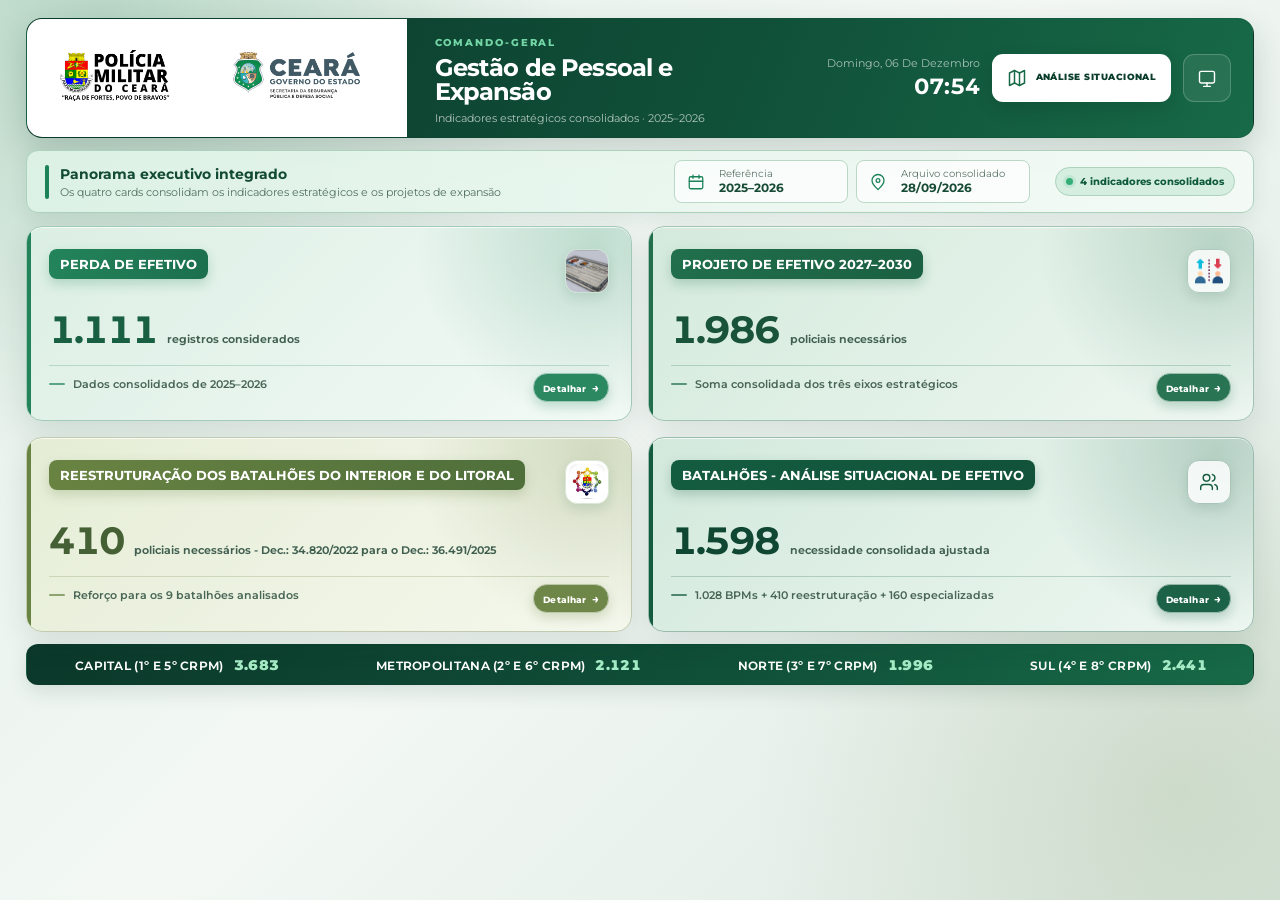
==== index.html @ 9ffd8415 "Exibe efetivo regional em ticker continuo abaixo dos cards" ====
<!doctype html>
<html lang="pt-BR">
  <head>
    <meta charset="UTF-8" />
    <meta name="viewport" content="width=device-width, initial-scale=1.0" />
    <meta name="theme-color" content="#0d3c2d" />
    <meta name="description" content="Painel institucional para apresentação da Polícia Militar do Ceará" />
    <title>Painel Institucional | PMCE</title>
    <link rel="preconnect" href="https://fonts.googleapis.com" />
    <link rel="preconnect" href="https://fonts.gstatic.com" crossorigin />
    <link href="https://fonts.googleapis.com/css2?family=Montserrat:wght@400;500;600;700;800;900&amp;display=swap" rel="stylesheet" />
    <link rel="stylesheet" href="presentation.css" />
  </head>
  <body>
    <svg class="icon-library" aria-hidden="true">
      <symbol id="icon-alert" viewBox="0 0 24 24"><path d="M12 3 2.8 19a1.4 1.4 0 0 0 1.2 2h16a1.4 1.4 0 0 0 1.2-2L12 3Z"/><path d="M12 9v4.5M12 17h.01"/></symbol>
      <symbol id="icon-users" viewBox="0 0 24 24"><path d="M16 21v-2a4 4 0 0 0-4-4H6a4 4 0 0 0-4 4v2"/><circle cx="9" cy="7" r="4"/><path d="M22 21v-2a4 4 0 0 0-3-3.9M16 3.1a4 4 0 0 1 0 7.8"/></symbol>
      <symbol id="icon-car" viewBox="0 0 24 24"><path d="m5 17-2-1v-4l2-2 2-5h10l2 5 2 2v4l-2 1"/><path d="M5 17h14v2a1 1 0 0 1-1 1h-1a1 1 0 0 1-1-1H8a1 1 0 0 1-1 1H6a1 1 0 0 1-1-1v-2ZM6 10h12M7 14h.01M17 14h.01"/></symbol>
      <symbol id="icon-clock" viewBox="0 0 24 24"><circle cx="12" cy="12" r="9"/><path d="M12 7v5l3 2"/></symbol>
      <symbol id="icon-calendar" viewBox="0 0 24 24"><rect x="3" y="5" width="18" height="16" rx="2"/><path d="M16 3v4M8 3v4M3 11h18"/></symbol>
      <symbol id="icon-location" viewBox="0 0 24 24"><path d="M20 10c0 5-8 12-8 12S4 15 4 10a8 8 0 1 1 16 0Z"/><circle cx="12" cy="10" r="2.5"/></symbol>
      <symbol id="icon-map" viewBox="0 0 24 24"><path d="m3 6 6-3 6 3 6-3v15l-6 3-6-3-6 3V6Z"/><path d="M9 3v15M15 6v15"/></symbol>
      <symbol id="icon-screen" viewBox="0 0 24 24"><rect x="3" y="4" width="18" height="14" rx="2"/><path d="M8 22h8M12 18v4"/></symbol>
      <symbol id="icon-trend" viewBox="0 0 24 24"><path d="m3 17 6-6 4 4 8-9"/><path d="M15 6h6v6"/></symbol>
      <symbol id="icon-award" viewBox="0 0 24 24"><circle cx="12" cy="8" r="5"/><path d="m8.8 12.2-1.4 8.3L12 18l4.6 2.5-1.4-8.3"/></symbol>
    </svg>

    <main class="presentation-board">
      <header class="institutional-header">
        <div class="official-signature">
          <img src="assets/timbrado.png" alt="Polícia Militar do Ceará, Governo do Estado do Ceará e Secretaria da Segurança Pública e Defesa Social" />
        </div>
        <div class="header-title">
          <span>Comando-Geral</span>
          <h1>Gestão de Pessoal e Expansão</h1>
          <p>Indicadores estratégicos consolidados · 2025–2026</p>
        </div>
        <div class="header-status">
          <div class="date-block"><span id="currentDate">—</span><strong id="currentTime">--:--</strong></div>
          <a class="situational-map-button" href="mapa/" target="_blank" rel="noopener" aria-label="Abrir a análise situacional no mapa em uma nova aba">
            <svg aria-hidden="true"><use href="#icon-map"></use></svg><span>ANÁLISE SITUACIONAL</span>
          </a>
          <button class="screen-button" id="fullscreenButton" type="button" title="Exibir em tela cheia">
            <svg><use href="#icon-screen"></use></svg><span>Tela cheia</span>
          </button>
        </div>
      </header>

      <section class="context-strip" aria-label="Contexto da apresentação">
        <div class="context-heading"><i></i><div><strong>Panorama executivo integrado</strong><span>Os quatro cards consolidam os indicadores estratégicos e os projetos de expansão</span></div></div>
        <div class="context-filters">
          <div class="context-item"><svg><use href="#icon-calendar"></use></svg><span>Referência</span><strong>2025–2026</strong></div>
          <div class="context-item"><svg><use href="#icon-location"></use></svg><span>Arquivo consolidado</span><strong>28/09/2026</strong></div>
        </div>
        <div class="online-status"><i></i><span>4 indicadores consolidados</span></div>
      </section>

      <section class="metrics" aria-label="Indicadores principais">
        <article class="metric-card metric-card--green metric-card--interactive" data-detail="exits" tabindex="0" role="button" aria-haspopup="dialog" aria-controls="metricDetailModal" aria-label="Detalhar os 1.111 registros consolidados no estudo de perda de efetivo">
          <div class="metric-top"><span>PERDA DE EFETIVO</span><div class="metric-icon metric-icon--exits"><img src="assets/icone-saidas-efetivo.jpeg" alt="Carteira de identidade funcional da Polícia Militar do Ceará"></div></div>
          <div class="metric-main"><strong>1.111</strong><small>registros considerados</small></div>
          <div class="metric-foot"><i></i><span>Dados consolidados de 2025–2026</span></div>
          <span class="metric-detail-hint">Detalhar <b>→</b></span>
        </article>
        <article class="metric-card metric-card--gold metric-card--interactive" data-detail="pog" tabindex="0" role="button" aria-haspopup="dialog" aria-controls="metricDetailModal" aria-label="Detalhar o Projeto de Efetivo 2027 a 2030, total consolidado de 1.986 policiais necessários">
          <div class="metric-top"><span>PROJETO DE EFETIVO 2027–2030</span><div class="metric-icon metric-icon--picture"><img src="assets/icone-deficit-efetivo.png" alt="Ícone do projeto de efetivo"></div></div>
          <div class="metric-main"><strong>1.986</strong><small>policiais necessários</small></div>
          <div class="metric-foot"><i></i><span>Soma consolidada dos três eixos estratégicos</span></div>
          <span class="metric-detail-hint">Detalhar <b>→</b></span>
        </article>
        <article class="metric-card metric-card--olive metric-card--interactive" data-detail="restructuring" tabindex="0" role="button" aria-haspopup="dialog" aria-controls="metricDetailModal" aria-label="Detalhar os 410 policiais necessários à transição do Decreto 34.820 de 2022 para o Decreto 36.491 de 2025">
          <div class="metric-top"><span>Reestruturação dos batalhões do interior e do litoral</span><div class="metric-icon metric-icon--restructuring"><img src="assets/icone-reestruturacao-batalhoes.jpeg" alt="Símbolo da reestruturação dos batalhões do interior e do litoral"></div></div>
          <div class="metric-main"><strong>410</strong><small>policiais necessários - Dec.: 34.820/2022 para o Dec.: 36.491/2025</small></div>
          <div class="metric-foot"><i></i><span>Reforço para os 9 batalhões analisados</span></div>
          <span class="metric-detail-hint">Detalhar <b>→</b></span>
        </article>
        <article class="metric-card metric-card--forest metric-card--interactive" data-detail="battalions" tabindex="0" role="button" aria-haspopup="dialog" aria-controls="metricDetailModal" aria-label="Detalhar a necessidade consolidada ajustada de 1.598 policiais nos 34 batalhões e nas unidades especializadas">
          <div class="metric-top"><span>BATALHÕES - Análise situacional de Efetivo</span><div class="metric-icon"><svg><use href="#icon-users"></use></svg></div></div>
          <div class="metric-main"><strong>1.598</strong><small>necessidade consolidada ajustada</small></div>
          <div class="metric-foot"><i></i><span>1.028 BPMs + 410 reestruturação + 160 especializadas</span></div>
          <span class="metric-detail-hint">Detalhar <b>→</b></span>
        </article>
      </section>
      <section class="dashboard-ticker" id="dashboardTicker" aria-label="Efetivo territorial por região" tabindex="0">
        <div class="dashboard-ticker-track">
          <div class="dashboard-ticker-group">
            <span>CAPITAL (1º E 5º CRPM) <strong>3.683</strong></span>
            <span>METROPOLITANA (2º E 6º CRPM) <strong>2.121</strong></span>
            <span>NORTE (3º E 7º CRPM) <strong>1.996</strong></span>
            <span>SUL (4º E 8º CRPM) <strong>2.441</strong></span>
          </div>
          <div class="dashboard-ticker-group" aria-hidden="true">
            <span>CAPITAL (1º E 5º CRPM) <strong>3.683</strong></span>
            <span>METROPOLITANA (2º E 6º CRPM) <strong>2.121</strong></span>
            <span>NORTE (3º E 7º CRPM) <strong>1.996</strong></span>
            <span>SUL (4º E 8º CRPM) <strong>2.441</strong></span>
          </div>
        </div>
      </section>
    </main>
    <div class="metric-modal" id="metricDetailModal" aria-hidden="true">
      <div class="metric-modal-backdrop" data-modal-close></div>
      <section class="metric-dialog" role="dialog" aria-modal="true" aria-labelledby="metricDetailTitle" aria-describedby="metricDetailDescription">
        <header class="metric-dialog-header">
          <div><span id="metricDetailEyebrow">Detalhamento do indicador</span><h2 id="metricDetailTitle">Indicador</h2></div>
          <div class="metric-dialog-actions">
            <button class="metric-dialog-back" id="metricDetailBack" type="button" aria-label="Voltar ao painel"><span aria-hidden="true">←</span> VOLTAR</button>
          </div>
        </header>
        <div class="metric-dialog-body" id="metricDetailContent"></div>
      </section>
    </div>
    <div class="toast" id="toast" role="status" aria-live="polite"></div>
    <script src="presentation.js"></script>
  </body>
</html>
---- presentation.css ----
:root {
  --green-950: #08261d;
  --green-900: #0d3c2d;
  --green-800: #13523b;
  --green-700: #176a47;
  --green-600: #1b8258;
  --green-100: #dff1e8;
  --green-50: #eff8f3;
  --ink: #16231d;
  --muted: #6d7973;
  --line: #dfe6e2;
  --gold: #c1a253;
  --surface: #fff;
  font-family: "Montserrat", "Segoe UI", Arial, sans-serif;
  color: var(--ink);
  font-synthesis: none;
}

*, *::before, *::after {
  box-sizing: border-box;
  font-family: "Montserrat", "Segoe UI", Arial, sans-serif !important;
}
html { min-width: 320px; min-height: 100%; background: #dce9e1; }
body { min-width: 320px; min-height: 100vh; margin: 0; overflow-x: hidden; background: #dce9e1; }
button, input, select, textarea { font: inherit; }
svg { display: block; }
svg text { font-family: "Montserrat", "Segoe UI", Arial, sans-serif !important; }
.icon-library { position: absolute; width: 0; height: 0; overflow: hidden; }

.presentation-board {
  display: grid;
  width: 100%;
  min-height: 100vh;
  grid-template-rows: repeat(4, auto);
  align-content: start;
  gap: clamp(11px, 1.4vh, 18px);
  padding: clamp(15px, 2vh, 24px) clamp(18px, 2vw, 36px) 14px;
  background:
    radial-gradient(circle at 8% 2%, rgba(42, 134, 87, .24), transparent 31%),
    radial-gradient(circle at 92% 88%, rgba(105, 131, 66, .16), transparent 30%),
    linear-gradient(135deg, #e4f0e8, #f3f8f5 48%, #dce9e1);
}

.institutional-header {
  display: grid;
  grid-template-columns: minmax(280px, 380px) minmax(280px, 1fr) minmax(370px, 440px);
  min-height: 92px;
  align-items: center;
  gap: 28px;
  overflow: hidden;
  border: 1px solid rgba(13, 60, 45, .16);
  border-radius: 16px;
  background: linear-gradient(112deg, #0b382a, #105039 58%, #176a47);
  box-shadow: 0 12px 32px rgba(9, 45, 32, .18);
}

.official-signature {
  display: flex;
  height: 100%;
  align-items: center;
  padding: 13px 22px;
  background: #fff;
}
.official-signature img { display: block; width: 100%; height: auto; max-height: 68px; object-fit: contain; }

.header-title { min-width: 0; padding: 12px 0; color: #fff; }
.header-title > span { color: #74d5a6; font-size: clamp(10px, .74vw, 13px); font-weight: 800; letter-spacing: .19em; text-transform: uppercase; }
.header-title h1 { margin: 5px 0 0; font-size: clamp(24px, 1.9vw, 38px); font-weight: 720; letter-spacing: -.035em; line-height: 1; }
.header-title p { margin: 7px 0 0; color: rgba(255,255,255,.68); font-size: clamp(11px, .82vw, 15px); }

.header-status { display: flex; min-width: 0; align-items: center; justify-content: flex-end; gap: 12px; padding-right: 22px; }
.date-block { display: flex; flex-direction: column; align-items: flex-end; color: #fff; }
.date-block span { color: rgba(255,255,255,.62); font-size: 11px; text-transform: capitalize; }
.date-block strong { margin-top: 3px; font-size: 22px; font-variant-numeric: tabular-nums; }
.situational-map-button { display: flex; min-width: 168px; height: 48px; padding: 0 14px; align-items: center; justify-content: center; gap: 9px; border: 1px solid rgba(255,255,255,.3); border-radius: 11px; color: #0b3d2b; text-decoration: none; background: #fff; box-shadow: 0 7px 18px rgba(4,32,22,.16); cursor: pointer; transition: background .2s, box-shadow .2s, transform .2s; }
.situational-map-button:hover { background: #eaf6ef; box-shadow: 0 10px 23px rgba(4,32,22,.23); transform: translateY(-1px); }
.situational-map-button:focus-visible { outline: 3px solid rgba(116,213,166,.65); outline-offset: 2px; }
.situational-map-button svg { width: 20px; height: 20px; flex: 0 0 auto; fill: none; stroke: #176a47; stroke-linecap: round; stroke-linejoin: round; stroke-width: 1.8; }
.situational-map-button span { font-size: 8.5px; font-weight: 850; letter-spacing: .055em; line-height: 1.15; text-align: center; }
.screen-button { display: grid; width: 48px; height: 48px; place-items: center; border: 1px solid rgba(255,255,255,.2); border-radius: 11px; color: #fff; background: rgba(255,255,255,.08); cursor: pointer; transition: background .2s, transform .2s; }
.screen-button:hover { background: rgba(255,255,255,.16); transform: translateY(-1px); }
.screen-button svg { width: 20px; height: 20px; fill: none; stroke: currentColor; stroke-linecap: round; stroke-linejoin: round; stroke-width: 1.7; }
.screen-button span { position: absolute; overflow: hidden; width: 1px; height: 1px; clip: rect(0,0,0,0); }

.context-strip {
  display: grid;
  grid-template-columns: 1fr auto auto;
  min-height: 62px;
  align-items: center;
  gap: 25px;
  padding: 9px 18px;
  border: 1px solid #acd1bc;
  border-radius: 12px;
  background: linear-gradient(105deg, rgba(221,242,229,.97), rgba(244,250,246,.96));
  box-shadow: 0 7px 20px rgba(12, 56, 40, .09);
}
.context-heading { display: flex; align-items: center; gap: 11px; }
.context-heading > i { width: 4px; height: 34px; border-radius: 4px; background: var(--green-600); }
.context-heading div { display: flex; flex-direction: column; }
.context-heading strong { color: #124a34; font-size: 14px; }
.context-heading span { margin-top: 3px; color: #527061; font-size: 10.5px; }
.context-filters { display: flex; align-items: center; gap: 8px; }
.context-item { display: grid; min-width: 174px; grid-template-columns: 24px auto; grid-template-rows: auto auto; column-gap: 8px; padding: 7px 12px; border: 1px solid #b9d8c6; border-radius: 8px; background: rgba(255,255,255,.7); box-shadow: inset 0 0 0 1px rgba(255,255,255,.48); }
.context-item svg { grid-row: 1 / 3; align-self: center; width: 18px; height: 18px; fill: none; stroke: var(--green-600); stroke-linecap: round; stroke-linejoin: round; stroke-width: 1.7; }
.context-item span { color: #5e7569; font-size: 9.5px; }
.context-item strong { margin-top: 2px; color: #174b35; font-size: 11.5px; }
.online-status { display: flex; align-items: center; gap: 7px; padding: 7px 10px; border: 1px solid #acd3bc; border-radius: 20px; color: #0f5b3b; background: #d5eee0; font-size: 10px; font-weight: 750; }
.online-status i { width: 7px; height: 7px; border-radius: 50%; background: #34ae76; box-shadow: 0 0 0 3px rgba(52,174,118,.12); }

.dashboard-ticker {
  display: flex;
  align-items: center;
  width: 100%;
  min-width: 0;
  height: clamp(40px, 4.5vh, 52px);
  overflow: hidden;
  border: 1px solid rgba(13, 60, 45, .24);
  border-radius: 12px;
  background: linear-gradient(112deg, #0b382a, #105039 58%, #176a47);
  box-shadow: 0 7px 20px rgba(12, 56, 40, .12);
}
.dashboard-ticker-track { display: flex; width: max-content; animation: dashboard-ticker-scroll 32s linear infinite; }
.dashboard-ticker-group { display: flex; min-width: calc(100vw - 2 * clamp(18px, 2vw, 36px)); flex: 0 0 auto; align-items: center; justify-content: space-around; gap: 48px; padding: 0 24px; }
.dashboard-ticker-group > span { display: flex; flex: 0 0 auto; align-items: baseline; gap: 10px; color: #fff; font-size: clamp(12px, .95vw, 16px); font-weight: 650; letter-spacing: .025em; white-space: nowrap; }
.dashboard-ticker-group strong { color: #a5ebc6; font-size: 1.15em; font-weight: 850; font-variant-numeric: tabular-nums; }
.dashboard-ticker:hover .dashboard-ticker-track, .dashboard-ticker:focus .dashboard-ticker-track { animation-play-state: paused; }
.dashboard-ticker:focus-visible { outline: 3px solid #23845b; outline-offset: 3px; }
@keyframes dashboard-ticker-scroll { to { transform: translateX(-50%); } }
@media (prefers-reduced-motion: reduce) {
  .dashboard-ticker-track { animation-duration: 64s; }
}
@media print {
  .dashboard-ticker { height: auto; min-height: 40px; overflow: visible; }
  .dashboard-ticker-track { width: 100%; animation: none; }
  .dashboard-ticker-group { min-width: 0; width: 100%; flex-wrap: wrap; gap: 12px 24px; padding: 12px; }
  .dashboard-ticker-group[aria-hidden="true"] { display: none; }
}

.metrics { display: grid; width: 100%; grid-template-columns: repeat(2, minmax(0, 1fr)); gap: clamp(14px, 1.25vw, 24px); }
.metric-card { position: relative; min-width: 0; min-height: 195px; overflow: hidden; padding: clamp(22px, 1.65vw, 32px); border: 1px solid color-mix(in srgb, var(--accent), #fff 58%); border-radius: 16px; color: var(--ink); text-align: left; background: radial-gradient(circle at 94% 8%, color-mix(in srgb, var(--accent), transparent 77%), transparent 30%), linear-gradient(135deg, var(--card-start), var(--card-end)); box-shadow: 0 11px 30px rgba(10, 50, 35, .11), inset 0 1px rgba(255,255,255,.7); }
.metrics > .metric-card { grid-column: auto; }
.metric-card::before { position: absolute; inset: 0 auto 0 0; width: 4px; background: var(--accent); content: ""; }
.metric-card::after { position: absolute; right: 0; bottom: 0; left: 0; height: 3px; background: var(--accent); content: ""; opacity: 0; transform: scaleX(.35); transition: opacity .2s, transform .2s; }
.metric-card--green { --accent: #23845b; --soft: #d6eddf; --card-start: #dcefe4; --card-end: #f3faf6; }
.metric-card--blue { --accent: #2c7854; --soft: #d8ecdf; --card-start: #dcefe4; --card-end: #f2f9f5; }
.metric-card--gold { --accent: #216f4c; --soft: #cee7d8; --card-start: #d4eadc; --card-end: #eef7f1; }
.metric-card--teal { --accent: #2f855a; --soft: #d4eadc; --card-start: #daede1; --card-end: #f1f8f4; }
.metric-card--olive { --accent: #698342; --soft: #e0ebcf; --card-start: #e5edd6; --card-end: #f5f8ed; }
.metric-card--forest { --accent: #145c40; --soft: #cce5d6; --card-start: #d3e9dc; --card-end: #edf7f1; }
.metric-card--interactive { cursor: pointer; transition: border-color .2s, box-shadow .2s, transform .2s; }
.metric-card--interactive:hover { border-color: color-mix(in srgb, var(--accent), #fff 30%); box-shadow: 0 17px 36px rgba(10, 50, 35, .17); transform: translateY(-3px); }
.metric-card--interactive:hover::after, .metric-card--interactive:focus-visible::after { opacity: 1; transform: scaleX(1); }
.metric-card--interactive:focus-visible { outline: 3px solid color-mix(in srgb, var(--accent), transparent 68%); outline-offset: 3px; }
.metric-top { display: flex; align-items: flex-start; justify-content: space-between; gap: 15px; color: #fff; font-family: inherit; font-size: clamp(13px, .86vw, 15px); font-weight: 720; letter-spacing: normal; }
.metric-top > span { max-width: calc(100% - 58px); padding: 7px 11px; border-radius: 8px; line-height: 1.25; text-transform: uppercase; background: linear-gradient(110deg, var(--accent), color-mix(in srgb, var(--accent), #0a3928 28%)); box-shadow: 0 5px 12px color-mix(in srgb, var(--accent), transparent 75%); }
.metric-icon { display: grid; width: 44px; height: 44px; flex: 0 0 auto; place-items: center; border: 1px solid color-mix(in srgb, var(--accent), #fff 64%); border-radius: 12px; color: var(--accent); background: rgba(255,255,255,.82); box-shadow: 0 5px 12px rgba(17, 70, 46, .12); }
.metric-icon svg { width: 20px; height: 20px; fill: none; stroke: currentColor; stroke-linecap: round; stroke-linejoin: round; stroke-width: 1.7; }
.metric-icon--emblem { width: 44px; height: 44px; overflow: hidden; border: 1px solid #fff; border-radius: 50%; background: #fff; box-shadow: 0 3px 9px rgba(17, 61, 83, .16); }
.metric-icon--emblem img { display: block; width: 100%; height: 100%; object-fit: cover; }
.metric-icon--picture { overflow: hidden; }
.metric-icon--picture img { display: block; width: 28px; height: 28px; object-fit: contain; }
.metric-icon--restructuring { overflow: hidden; border: 1px solid #dce8d5; background: #fff; }
.metric-icon--restructuring img { display: block; width: 36px; height: 36px; border-radius: 8px; object-fit: contain; }
.metric-icon--copac { overflow: hidden; border: 1px solid #cde3d5; background: #fff; }
.metric-icon--copac img { display: block; width: 100%; height: 100%; object-fit: cover; object-position: center; }
.metric-icon--exits { overflow: hidden; border: 1px solid #cde3d5; background: #fff; }
.metric-icon--exits img { display: block; width: 100%; height: 100%; object-fit: cover; object-position: center; }
.metric-main { display: flex; align-items: baseline; gap: 10px; margin-top: 18px; }
.metric-main strong { flex: 0 0 auto; color: color-mix(in srgb, var(--accent), #08261d 38%); font-size: clamp(38px, 2.75vw, 54px); font-variant-numeric: tabular-nums; letter-spacing: -.05em; line-height: 1; white-space: nowrap; }
.metric-main small { color: #405f50; font-size: 11px; font-weight: 650; }
.metric-axis-totals { display: grid; grid-template-columns: repeat(3, minmax(0, 1fr)); gap: 8px; margin-top: 17px; }
.metric-axis-totals > div { display: flex; min-width: 0; min-height: 74px; padding: 9px 8px; align-items: center; justify-content: center; flex-direction: column; border: 1px solid color-mix(in srgb, var(--accent), #fff 54%); border-radius: 10px; text-align: center; background: rgba(255,255,255,.66); box-shadow: inset 0 1px rgba(255,255,255,.72); }
.metric-axis-totals span { min-height: 19px; color: #365c49; font-size: 7.4px; font-weight: 820; line-height: 1.25; text-transform: uppercase; }
.metric-axis-totals strong { margin-top: 3px; color: color-mix(in srgb, var(--accent), #08261d 34%); font-size: 27px; letter-spacing: -.035em; line-height: 1; }
.metric-axis-totals small { margin-top: 3px; color: #61776b; font-size: 7.8px; font-weight: 650; }
.metric-foot { display: flex; align-items: center; gap: 8px; margin-top: 16px; padding-top: 12px; border-top: 1px solid color-mix(in srgb, var(--accent), transparent 77%); color: #486555; font-size: 10.5px; font-weight: 600; }
.metric-foot i { width: 16px; height: 2px; border-radius: 2px; background: var(--accent); opacity: .7; }
.metric-card--interactive .metric-foot { padding-right: 66px; }
.metric-detail-hint { position: absolute; right: 22px; bottom: 18px; padding: 6px 9px; border: 1px solid color-mix(in srgb, var(--accent), #fff 54%); border-radius: 14px; color: #fff; background: var(--accent); box-shadow: 0 5px 11px color-mix(in srgb, var(--accent), transparent 76%); font-size: 9px; font-weight: 780; letter-spacing: .02em; opacity: .96; }
.metric-detail-hint b { margin-left: 2px; font-size: 12px; }

.visual-grid { display: grid; min-height: 0; grid-template-columns: minmax(0, 1.9fr) minmax(300px, .8fr); gap: clamp(10px, 1.1vw, 18px); }
.panel { min-width: 0; min-height: 0; overflow: hidden; border: 1px solid var(--line); border-radius: 14px; background: #fff; box-shadow: 0 7px 24px rgba(10, 50, 35, .055); }
.panel-header { display: flex; min-height: 68px; align-items: center; justify-content: space-between; gap: 12px; padding: 12px 16px; border-bottom: 1px solid #ebefed; }
.panel-header > div { display: flex; align-items: center; gap: 11px; }
.section-number { display: grid; width: 33px; height: 33px; place-items: center; border-radius: 8px; color: var(--green-700); background: var(--green-50); font-size: 10px; font-weight: 800; }
.panel-header h2 { margin: 0; font-size: clamp(13px, .92vw, 17px); }
.panel-header p { margin: 4px 0 0; color: #79867f; font-size: clamp(9px, .62vw, 11px); }
.panel-chip { display: flex; align-items: center; gap: 5px; padding: 6px 9px; border-radius: 6px; color: var(--green-700); background: var(--green-50); font-size: 9.5px; font-weight: 680; }
.panel-chip svg { width: 12px; height: 12px; fill: none; stroke: currentColor; stroke-linecap: round; stroke-linejoin: round; stroke-width: 1.8; }

.dynamic-chart { display: flex; height: calc(100% - 68px); min-height: 270px; flex-direction: column; padding: 18px 22px 15px; }
.chart-key { display: flex; min-height: 22px; align-items: center; justify-content: flex-end; gap: 15px; color: #59675f; font-size: 9.5px; }
.chart-key span { display: flex; align-items: center; gap: 5px; }
.chart-key i { width: 9px; height: 9px; border-radius: 2px; }
.bar-stage { position: relative; display: grid; min-height: 0; flex: 1; grid-template-columns: repeat(var(--count), minmax(0, 1fr)); align-items: stretch; gap: clamp(6px, 1vw, 18px); margin-top: 7px; padding: 18px 4px 24px; border-bottom: 1px solid #dfe6e2; background: repeating-linear-gradient(to bottom, #fff 0, #fff calc(25% - 1px), #e9eeeb 25%); }
.bar-group { position: relative; display: flex; min-width: 0; flex-direction: column; justify-content: flex-end; }
.bar-cluster { display: flex; height: 100%; min-height: 0; align-items: flex-end; justify-content: center; gap: clamp(3px, .35vw, 7px); }
.data-bar { position: relative; width: min(30px, 38%); min-height: 3px; border-radius: 5px 5px 1px 1px; background: var(--bar-color, var(--green-600)); box-shadow: 0 3px 10px color-mix(in srgb, var(--bar-color, var(--green-600)), transparent 78%); transition: height .35s ease; }
.data-bar span { position: absolute; right: 50%; bottom: calc(100% + 5px); transform: translateX(50%); color: #3f4e46; font-size: clamp(9px, .6vw, 11px); font-weight: 780; font-variant-numeric: tabular-nums; }
.bar-label { position: absolute; top: calc(100% + 8px); right: 50%; max-width: 100%; transform: translateX(50%); overflow: hidden; color: #6f7c75; font-size: clamp(9px, .56vw, 10px); font-weight: 650; text-align: center; text-overflow: ellipsis; white-space: nowrap; }
.chart-source-note { margin-top: 10px; color: #78857e; font-size: 9.5px; line-height: 1.4; }


.line-chart { display: grid; height: calc(100% - 68px); min-height: 270px; grid-template-columns: 36px 1fr; padding: clamp(20px, 2.5vh, 34px) 23px 35px 15px; }
.axis-y { display: flex; height: 100%; flex-direction: column; justify-content: space-between; color: #87928c; font-size: 9.5px; }
.plot-area { position: relative; min-height: 0; }
.plot-area > i { position: absolute; right: 0; left: 0; height: 1px; background: #e9eeeb; }
.plot-area > i:nth-child(1) { top: 0; }.plot-area > i:nth-child(2) { top: 25%; }.plot-area > i:nth-child(3) { top: 50%; }.plot-area > i:nth-child(4) { top: 75%; }.plot-area > i:nth-child(5) { bottom: 0; }
.plot-area > svg { position: absolute; inset: 0; width: 100%; height: 100%; opacity: .75; }
.plot-area .area { fill: url(#lineFill); }
.plot-area .line { fill: none; stroke: var(--green-600); stroke-linecap: round; stroke-width: 2.3; stroke-dasharray: 5 5; }
.axis-x { position: absolute; top: calc(100% + 13px); right: 0; left: 0; display: flex; justify-content: space-between; color: #7f8b85; font-size: 9.5px; }
.chart-message { position: absolute; top: 49%; left: 51%; display: flex; min-width: 225px; transform: translate(-50%,-50%); flex-direction: column; align-items: center; padding: 13px 16px; border: 1px solid #dfe6e2; border-radius: 9px; text-align: center; background: rgba(255,255,255,.93); box-shadow: 0 10px 24px rgba(13,60,45,.09); }
.chart-message strong { font-size: 12px; }.chart-message span { margin-top: 4px; color: #7d8983; font-size: 9.5px; }

.ceara-map { position: relative; display: flex; height: calc(100% - 68px); min-height: 270px; flex-direction: column; align-items: center; justify-content: center; padding: 18px; background: radial-gradient(circle, rgba(220,240,229,.8), transparent 53%), linear-gradient(rgba(229,236,232,.52) 1px, transparent 1px), linear-gradient(90deg,rgba(229,236,232,.52) 1px,transparent 1px); background-size: auto, 22px 22px, 22px 22px; }
.ceara-map > svg { width: min(88%, 310px); max-height: 67%; overflow: visible; }
.ceara-map path { fill: #e2f0e8; stroke: #7eaa95; stroke-linecap: round; stroke-linejoin: round; stroke-width: 2; }
.ceara-map circle { fill: var(--green-600); stroke: #fff; stroke-width: 3; filter: drop-shadow(0 2px 3px rgba(10,55,38,.25)); }
.map-label { position: absolute; top: 20px; right: 17px; display: flex; flex-direction: column; align-items: flex-end; }
.map-label strong { color: var(--green-800); font-size: 14px; letter-spacing: .12em; }.map-label span { margin-top: 3px; color: #79867f; font-size: 9.5px; }
.map-note { margin-top: 8px; color: #6f7c75; font-size: 9.5px; text-align: center; }

.donut-wrap { display: flex; height: calc(100% - 68px); min-height: 270px; flex-direction: column; align-items: center; justify-content: center; padding: 16px 20px; }
.donut { display: grid; width: clamp(115px, 9vw, 168px); height: clamp(115px, 9vw, 168px); place-items: center; border-radius: 50%; background: conic-gradient(var(--green-600) 0 58%, var(--gold) 58% 79%, #dfe5e2 79% 100%); }
.donut::before { grid-area: 1/1; width: 66%; height: 66%; border-radius: 50%; background: #fff; content: ""; }
.donut > div { z-index: 1; grid-area: 1/1; display: flex; flex-direction: column; align-items: center; }
.donut strong { font-size: clamp(27px, 2vw, 39px); }.donut span { margin-top: 2px; color: #7b8781; font-size: 10px; }
.legend { display: grid; width: 100%; gap: 10px; margin: 22px 0 0; padding: 0; list-style: none; }
.legend li { display: grid; grid-template-columns: 9px 1fr auto; align-items: center; gap: 8px; color: #5d6b63; font-size: 10.5px; }
.legend li > i { width: 8px; height: 8px; border-radius: 2px; }.legend .green { background: var(--green-600); }.legend .gold { background: var(--gold); }.legend .gray { background: #dfe5e2; }.legend strong { color: #435047; }
.legend li > i.legend-swatch { background: var(--swatch); }

.origins-panel { min-height: 520px; }
.origins-content { display: grid; gap: 16px; padding: 18px 20px 16px; }
.origin-kpis { display: grid; grid-template-columns: repeat(3, minmax(0, 1fr)); gap: 12px; }
.origin-kpis > div { display: grid; grid-template-columns: 1fr auto; grid-template-rows: auto auto; align-items: end; gap: 4px 12px; padding: 13px 15px; border: 1px solid #e1e7e4; border-radius: 10px; background: linear-gradient(135deg, #f8fbf9, #fff); }
.origin-kpis span { color: #5c6a62; font-size: 10.5px; font-weight: 720; text-transform: uppercase; letter-spacing: .04em; }
.origin-kpis strong { grid-row: 1 / 3; grid-column: 2; color: var(--green-800); font-size: 27px; line-height: 1; letter-spacing: -.04em; }
.origin-kpis small { color: #78857e; font-size: 9.5px; }
.origin-columns { display: grid; grid-template-columns: 1.08fr .92fr; gap: 14px; }
.origin-chart-block { min-width: 0; padding: 14px 16px; border: 1px solid #e1e7e4; border-radius: 11px; background: #fbfcfb; }
.origin-block-heading { display: flex; align-items: center; justify-content: space-between; gap: 12px; margin-bottom: 12px; }
.origin-block-heading > div { display: flex; min-width: 0; flex-direction: column; }
.origin-block-heading strong { font-size: 13px; }
.origin-block-heading span { margin-top: 3px; overflow: hidden; color: #78857e; font-size: 9.5px; text-overflow: ellipsis; white-space: nowrap; }
.origin-block-heading > small { padding: 4px 7px; border-radius: 12px; color: var(--green-700); background: var(--green-50); font-size: 8.5px; font-weight: 750; text-transform: uppercase; }
.horizontal-bars { display: grid; gap: 8px; }
.horizontal-bar-row { display: grid; min-width: 0; grid-template-columns: 22px minmax(140px, 190px) minmax(80px, 1fr) 74px; align-items: center; gap: 8px; }
.horizontal-rank { color: #89948f; font-size: 8.5px; font-weight: 800; font-variant-numeric: tabular-nums; }
.horizontal-bar-row > strong { overflow: hidden; color: #45534c; font-size: 9.5px; text-overflow: ellipsis; white-space: nowrap; }
.horizontal-unit-label { display: block; min-width: 0; }
.horizontal-unit-label strong { display: block; max-width: 100%; color: #28533f; font-size: 9.5px; line-height: 1.25; }
.horizontal-track { height: 9px; overflow: hidden; border-radius: 9px; background: #eaf0ed; }
.horizontal-track i { display: block; height: 100%; border-radius: inherit; background: var(--origin-color, var(--green-600)); box-shadow: 0 2px 6px color-mix(in srgb, var(--origin-color, var(--green-600)), transparent 76%); }
.horizontal-value { color: #2d3d35; font-size: 9.5px; font-weight: 800; text-align: right; font-variant-numeric: tabular-nums; }
.horizontal-value small { margin-left: 4px; color: #7f8b85; font-size: 8.5px; font-weight: 500; }
.origin-methodology { margin: 0; padding: 10px 12px; border: 1px solid #eee4c9; border-radius: 8px; color: #705e34; background: #fbf8ef; font-size: 9.5px; line-height: 1.45; }

body.modal-open { overflow: hidden; }
.metric-modal { position: fixed; z-index: 100; inset: 0; display: grid; place-items: center; padding: 14px; opacity: 0; visibility: hidden; transition: opacity .2s, visibility .2s; }
.metric-modal.is-open { opacity: 1; visibility: visible; }
.metric-modal-backdrop { position: absolute; inset: 0; background: rgba(5, 25, 18, .72); backdrop-filter: blur(5px); }
.metric-dialog { position: relative; display: flex; width: min(1500px, calc(100vw - 28px)); height: min(970px, calc(100vh - 28px)); max-height: none; overflow: hidden; flex-direction: column; border: 1px solid rgba(255,255,255,.5); border-radius: 18px; background: #f6f9f7; box-shadow: 0 28px 80px rgba(3, 24, 16, .34); transform: translateY(18px) scale(.985); transition: transform .22s; }
.metric-modal.is-open .metric-dialog { transform: translateY(0) scale(1); }
.metric-dialog-header { display: flex; min-height: 94px; align-items: center; justify-content: space-between; gap: 22px; padding: 19px 24px; color: #fff; background: linear-gradient(115deg, var(--green-900), #14563e); }
.metric-dialog-header > div { min-width: 0; }
.metric-dialog-header span { color: #7ad9ac; font-size: 10.5px; font-weight: 800; letter-spacing: .14em; text-transform: uppercase; }
.metric-dialog-header h2 { margin: 6px 0 0; font-size: clamp(23px, 2.15vw, 34px); line-height: 1.1; }
.metric-dialog-actions { display: flex; flex: 0 0 auto; align-items: center; gap: 9px; }
.metric-dialog-back { display: flex; height: 42px; align-items: center; gap: 7px; padding: 0 14px; border: 1px solid rgba(255,255,255,.25); border-radius: 11px; color: #fff; background: rgba(255,255,255,.10); font-size: 10px; font-weight: 850; letter-spacing: .05em; cursor: pointer; }
.metric-dialog-back span { color: inherit; font-size: 19px; line-height: 1; }
.metric-dialog-back:hover { background: rgba(255,255,255,.18); }
.metric-dialog-back:focus-visible { outline: 3px solid rgba(122,217,172,.5); outline-offset: 2px; }
.metric-dialog-body { min-height: 0; overflow: auto; padding: 24px 28px 28px; }
.detail-hero-grid { display: grid; grid-template-columns: minmax(210px, .72fr) minmax(0, 1.7fr); gap: 15px; }
.detail-total-card { position: relative; overflow: hidden; padding: 18px 19px; border: 1px solid #dce6e1; border-radius: 13px; background: #fff; box-shadow: 0 8px 20px rgba(10,50,35,.055); }
.detail-total-card::before { position: absolute; inset: 0 auto 0 0; width: 5px; background: var(--detail-accent, var(--green-600)); content: ""; }
.detail-total-card span { color: #69766f; font-size: 10.5px; font-weight: 750; letter-spacing: .05em; text-transform: uppercase; }
.detail-total-card div { display: flex; align-items: baseline; gap: 9px; margin-top: 9px; }
.detail-total-card strong { color: var(--green-900); font-size: 50px; line-height: 1; letter-spacing: -.05em; }
.detail-total-card small { color: #6f7c75; font-size: 11.5px; }
.detail-total-card p { margin: 12px 0 0; color: #59675f; font-size: 11.5px; line-height: 1.5; }
.detail-stat-grid { display: grid; grid-template-columns: repeat(3, minmax(0, 1fr)); gap: 10px; }
#metricDetailContent[data-detail="exits"] .detail-stat-grid { grid-template-columns: repeat(4, minmax(0, 1fr)); }
#metricDetailContent[data-detail="pog"] .detail-stat-grid { grid-template-columns: repeat(2, minmax(0, 1fr)); }
.detail-stat { display: flex; min-height: 94px; padding: 14px 15px; align-items: center; justify-content: center; flex-direction: column; border: 1px solid #dfe7e3; border-radius: 11px; text-align: center; background: #fff; }
.detail-stat span { display: block; color: #74817a; font-size: 9.5px; font-weight: 720; text-transform: uppercase; letter-spacing: .045em; }
.detail-stat strong { display: block; margin-top: 5px; color: #26372f; font-size: 23px; }
.detail-stat small { display: block; margin-top: 4px; color: #7b8781; font-size: 9.5px; line-height: 1.35; }
.detail-section { margin-top: 16px; padding: 17px 18px; border: 1px solid #dfe7e3; border-radius: 12px; background: #fff; }
.detail-section-heading { display: flex; align-items: flex-end; justify-content: space-between; gap: 14px; margin-bottom: 13px; }
.detail-section-heading h3 { margin: 0; font-size: 15px; }
.detail-section-heading p { margin: 4px 0 0; color: #79867f; font-size: 9.5px; }
.detail-section-heading > span { color: var(--green-700); font-size: 9.5px; font-weight: 750; text-transform: uppercase; }
.project-study-selector-section { border: 1px solid #8fbea5; background: linear-gradient(145deg, #eaf6ef, #fff 48%); }
.project-study-selector { display: grid; grid-template-columns: repeat(2, minmax(0, 1fr)); gap: 11px; }
.project-study-card { position: relative; display: grid; min-width: 0; min-height: 178px; padding: 14px; grid-template-columns: 48px minmax(0, 1fr); grid-template-rows: auto 1fr auto; align-items: start; gap: 10px 11px; overflow: hidden; border: 1px solid #bdd8c9; border-radius: 12px; color: #315846; text-align: left; background: #fff; box-shadow: 0 5px 14px rgba(20, 92, 64, .07); cursor: pointer; transition: border-color .18s ease, box-shadow .18s ease, transform .18s ease; }
.project-study-card::after { position: absolute; inset: auto 0 0; height: 4px; background: #2f855a; content: ''; opacity: 0; transform: scaleX(.35); transition: .18s ease; }
.project-study-card:hover { border-color: #5b9f7b; box-shadow: 0 9px 20px rgba(20, 92, 64, .12); transform: translateY(-2px); }
.project-study-card.is-active { border-color: #176a47; background: linear-gradient(145deg, #e0f1e7, #fff 70%); box-shadow: 0 10px 22px rgba(20, 92, 64, .14); }
.project-study-card.is-active::after { opacity: 1; transform: scaleX(1); }
.project-study-card:focus-visible { outline: 3px solid rgba(35, 132, 91, .25); outline-offset: 2px; }
.project-study-card-icon { display: grid; width: 48px; height: 48px; place-items: center; overflow: hidden; border: 1px solid #c7dfd2; border-radius: 10px; background: #edf7f1; }
.project-study-card-icon img { width: 100%; height: 100%; object-fit: contain; }
.project-study-card[data-project-study="copac"] .project-study-card-icon img { object-fit: cover; }
.project-study-card-copy { min-width: 0; }
.project-study-card-copy > small { display: block; color: #2f855a; font-size: 7.6px; font-weight: 850; letter-spacing: .065em; text-transform: uppercase; }
.project-study-card-copy > strong { display: block; margin-top: 5px; color: #154b34; font-size: 11.5px; line-height: 1.25; }
.project-study-card-copy > em { display: block; margin-top: 6px; color: #708078; font-size: 8.2px; font-style: normal; line-height: 1.3; }
.project-study-card-total { display: flex; grid-column: 1 / -1; align-items: baseline; gap: 7px; color: #145c40; }
.project-study-card-total b { font-size: 29px; line-height: 1; }
.project-study-card-total small { color: #6d7f75; font-size: 9px; }
.project-study-card-total--scenarios { display: grid; grid-template-columns: 1fr; align-items: stretch; gap: 7px; }
.project-study-card-total--scenarios > span { display: flex; min-width: 0; padding: 8px 10px; align-items: center; gap: 8px; border: 1px solid #b9d8c6; border-radius: 8px; background: #edf7f1; }
.project-study-card-total--scenarios > span b { flex: 0 0 auto; font-size: 23px; }
.project-study-card-total--scenarios > span small { color: #315e48; font-size: 8px; font-weight: 800; line-height: 1.2; text-transform: uppercase; }
.project-study-card-action { display: flex; grid-column: 1 / -1; align-items: center; justify-content: flex-end; gap: 4px; color: #24734f; font-size: 8.5px; font-weight: 800; }
.project-study-card-action b { font-size: 12px; }
.project-study-panel[hidden] { display: none !important; }
.project-study-panel { display: grid; gap: 14px; margin-top: 14px; }
.project-study-summary { display: grid; padding: 17px; grid-template-columns: minmax(0, 1fr) auto; align-items: center; gap: 14px; border: 1px solid #a8ceb9; border-radius: 13px; color: #fff; background: linear-gradient(110deg, #0e4e36, #277c56); box-shadow: 0 9px 22px rgba(20, 92, 64, .13); }
.project-study-summary-heading > span { color: #bfe8d1; font-size: 8px; font-weight: 850; letter-spacing: .08em; text-transform: uppercase; }
.project-study-summary-heading h3 { margin: 5px 0 0; font-size: 17px; line-height: 1.2; }
.project-study-summary-heading p { max-width: 720px; margin: 6px 0 0; color: #d8eee2; font-size: 9.5px; line-height: 1.4; }
.project-study-summary-total { display: flex; min-width: 112px; align-items: flex-end; justify-content: center; flex-direction: column; }
.project-study-summary-total strong { font-size: 38px; line-height: 1; }
.project-study-summary-total span { margin-top: 4px; color: #cde8d8; font-size: 9px; }
.project-study-stat-grid { display: grid; grid-column: 1 / -1; grid-template-columns: repeat(auto-fit, minmax(150px, 1fr)); gap: 8px; }
.project-study-stat { display: flex; min-height: 76px; padding: 10px; justify-content: center; flex-direction: column; border: 1px solid rgba(255,255,255,.2); border-radius: 8px; background: rgba(255,255,255,.09); }
.project-study-stat span { color: #cce9d8; font-size: 7.7px; font-weight: 800; letter-spacing: .035em; text-transform: uppercase; }
.project-study-stat strong { margin-top: 5px; color: #fff; font-size: 18px; line-height: 1; }
.project-study-stat small { margin-top: 5px; color: #deefe5; font-size: 7.8px; line-height: 1.3; }
.project-pending-section { border-color: #a8ceb9; background: linear-gradient(145deg, #eef8f2, #fff); }
.project-pending-message { display: flex; min-height: 112px; align-items: center; justify-content: center; flex-direction: column; gap: 8px; border: 1px dashed #8dbca2; border-radius: 11px; color: #2a6247; text-align: center; background: rgba(231,245,237,.72); }
.project-pending-message strong { font-size: 19px; }
.project-pending-message span { max-width: 520px; color: #60796b; font-size: 10px; line-height: 1.45; }
.maria-project-section { border-color: #9fc9b2; background: linear-gradient(145deg, #eef8f2, #fff 58%); }
.maria-project-options { display: grid; grid-template-columns: repeat(2, minmax(0, 1fr)); gap: 10px; }
.maria-project-option { display: flex; min-height: 105px; padding: 14px; align-items: center; flex-direction: column; border: 1px solid #b8d8c6; border-radius: 11px; color: #2c5d45; text-align: center; background: #fff; box-shadow: 0 5px 14px rgba(20,92,64,.06); cursor: pointer; transition: .18s ease; }
.maria-project-option:hover { border-color: #4f9870; transform: translateY(-2px); }
.maria-project-option.is-active { border-color: #176a47; background: #e3f2e9; box-shadow: inset 0 0 0 2px #2f855a; }
.maria-project-option > span { color: #2f855a; font-size: 8px; font-weight: 850; letter-spacing: .08em; text-transform: uppercase; }
.maria-project-option > strong { margin-top: 8px; color: #124c33; font-size: clamp(23px, 1.55vw, 28px); line-height: 1.05; }
.maria-project-option > small { margin-top: 7px; color: #687b70; font-size: 9px; }
.maria-project-detail { margin-top: 12px; padding: 15px; border: 1px solid #cce1d5; border-radius: 11px; background: #fff; }
.maria-project-detail-heading { display: flex; align-items: center; justify-content: space-between; gap: 12px; padding-bottom: 11px; border-bottom: 1px solid #e3eee8; }
.maria-project-detail-heading div { display: flex; flex-direction: column; }
.maria-project-detail-heading span { color: #668071; font-size: 8px; font-weight: 800; text-transform: uppercase; }
.maria-project-detail-heading strong { margin-top: 4px; color: #145c40; font-size: 16px; }
.maria-project-detail-heading > b { padding: 7px 10px; border-radius: 8px; color: #fff; background: #23794f; font-size: 10px; }
.maria-project-kpis { display: grid; margin-top: 12px; grid-template-columns: repeat(auto-fit, minmax(135px, 1fr)); gap: 8px; }
.maria-project-kpis > div { display: flex; min-height: 82px; padding: 10px; justify-content: center; flex-direction: column; border: 1px solid #cfe4d8; border-radius: 9px; background: #eff8f3; }
.maria-project-kpis span { color: #557064; font-size: 7.5px; font-weight: 850; letter-spacing: .04em; text-transform: uppercase; }
.maria-project-kpis strong { margin-top: 5px; color: #145c40; font-size: 23px; line-height: 1; }
.maria-project-kpis small { margin-top: 5px; color: #74847c; font-size: 7.8px; }
.maria-project-kpis > .is-impact { border-color: #67a985; background: #dff1e7; }
.maria-project-kpis > .is-impact strong { color: #0d5136; }
.maria-schedule-heading { display: flex; margin-top: 15px; align-items: flex-end; justify-content: space-between; gap: 12px; }
.maria-schedule-heading strong { color: #244f3b; font-size: 13px; }
.maria-schedule-heading span { color: #6c7e74; font-size: 8.5px; }
.maria-effective-grid { display: grid; width: min(100%, 760px); margin: 9px auto 0; grid-template-columns: repeat(auto-fit, minmax(150px, 1fr)); gap: 6px; }
.maria-effective-item { display: grid; min-height: 42px; padding: 6px 8px; grid-template-columns: 21px minmax(0, 1fr) auto; align-items: center; gap: 6px; border: 1px solid #d5e7dd; border-radius: 8px; background: #f5faf7; }
.maria-effective-item > span { display: grid; width: 20px; height: 20px; place-items: center; border-radius: 5px; color: #fff; background: #3b8c63; font-size: 6.8px; font-weight: 850; }
.maria-effective-item > strong { color: #28533f; font-size: 8.6px; line-height: 1.15; text-transform: uppercase; }
.maria-effective-item > b { display: flex; min-width: 34px; align-items: flex-end; flex-direction: column; color: #145c40; font-size: 15px; line-height: 1; }
.maria-effective-item > b small { margin-top: 3px; color: #78887f; font-size: 6.8px; font-weight: 650; text-transform: uppercase; }
.maria-effective-total { display: grid; width: min(100%, 760px); margin: 9px auto 0; padding: 9px 12px; grid-template-columns: minmax(0, 1fr) auto; align-items: center; column-gap: 12px; border: 1px solid #79ad8f; border-radius: 9px; background: #e4f2e9; }
.maria-effective-total span { color: #315846; font-size: 9px; font-weight: 850; text-transform: uppercase; }
.maria-effective-total strong { grid-row: span 2; color: #0d5136; font-size: 25px; line-height: 1; }
.maria-effective-total small { color: #6c7e74; font-size: 8px; }
.maria-project-city-grid { display: grid; margin-top: 12px; grid-template-columns: repeat(auto-fit, minmax(175px, 1fr)); gap: 8px; }
.maria-project-city { display: flex; min-height: 46px; padding: 9px 11px; align-items: center; gap: 10px; border: 1px solid #d9e9e0; border-radius: 9px; background: #f3faf6; }
.maria-project-city span { display: grid; width: 25px; height: 25px; place-items: center; border-radius: 7px; color: #fff; background: #3b8c63; font-size: 8px; font-weight: 850; }
.maria-project-city strong { color: #28533f; font-size: 11px; text-transform: uppercase; }
.maria-project-note { margin: 11px 0 0; color: #65786d; font-size: 9px; line-height: 1.45; }
.detail-breakdown { display: grid; gap: 9px; }
.detail-breakdown-row { display: grid; grid-template-columns: minmax(130px, 1fr) minmax(180px, 2.5fr) 92px; align-items: center; gap: 12px; }
.detail-breakdown-row > span { color: #45534c; font-size: 10.5px; font-weight: 720; letter-spacing: .035em; text-transform: uppercase; }
.detail-breakdown-row > .detail-breakdown-label { display: block; text-transform: none; }
.detail-breakdown-label strong { color: #28533f; font-size: 10.5px; line-height: 1.25; text-transform: none; }
.detail-breakdown-track { height: 10px; overflow: hidden; border-radius: 9px; background: #eaf0ed; }
.detail-breakdown-track i { display: block; height: 100%; border-radius: inherit; background: var(--row-color, var(--green-600)); }
.detail-breakdown-row strong { color: #2d3d35; font-size: 10.5px; text-align: right; }
.detail-table-wrap { max-width: 100%; overflow: auto; overscroll-behavior-inline: contain; border: 1px solid #e2e8e5; border-radius: 10px; -webkit-overflow-scrolling: touch; }
.detail-table { width: 100%; border-collapse: collapse; font-size: 10.5px; }
.detail-table th { position: sticky; top: 0; z-index: 1; padding: 10px 11px; color: #526059; text-align: left; text-transform: uppercase; letter-spacing: .04em; background: #edf4f0; font-size: 8.5px; }
.detail-table td { padding: 9px 11px; border-top: 1px solid #edf1ef; color: #45534c; }
.detail-table tbody tr:hover { background: #f8fbf9; }
.detail-table td:last-child, .detail-table th:last-child { text-align: right; }
.exit-unit-summary-grid { display: grid; grid-template-columns: repeat(3, minmax(0, 1fr)); gap: 11px; margin-bottom: 14px; }
.exit-unit-summary-card { min-height: 112px; padding: 14px 15px; border: 1px solid #a9cfb8; border-radius: 11px; background: linear-gradient(145deg, #e5f4eb 0%, #f8fcf9 100%); box-shadow: inset 4px 0 #23845b; }
.exit-unit-summary-card span { display: block; color: #155b3e; font-size: 10px; font-weight: 850; letter-spacing: .055em; text-transform: uppercase; }
.exit-unit-summary-card strong { display: block; margin-top: 7px; color: #103f2d; font-size: 25px; line-height: 1; }
.exit-unit-summary-card small { display: block; margin-top: 8px; color: #547064; font-size: 9.5px; font-weight: 650; line-height: 1.35; }
.exit-unit-lists { display: grid; grid-template-columns: repeat(2, minmax(0, 1fr)); gap: 11px; margin-bottom: 14px; }
.exit-unit-list { padding: 13px 14px; border: 1px solid #c7dccf; border-radius: 10px; background: #f7fbf8; }
.exit-unit-list > strong { display: block; margin-bottom: 9px; color: #155b3e; font-size: 10px; letter-spacing: .045em; text-transform: uppercase; }
.exit-unit-list > div { display: flex; gap: 6px; flex-wrap: wrap; }
.exit-unit-list span { padding: 5px 8px; border: 1px solid #bbd8c6; border-radius: 999px; color: #285a43; background: #e8f4ec; font-size: 9px; font-weight: 750; }
.exit-unit-scope-section .detail-table { min-width: 900px; table-layout: fixed; }
.exit-unit-scope-section .detail-table th,
.exit-unit-scope-section .detail-table td { border: 1px solid #bad0c2; text-align: center; }
.exit-unit-scope-section .detail-table th:first-child,
.exit-unit-scope-section .detail-table td:first-child { width: 190px; text-align: left; white-space: normal; }
.exit-unit-scope-section .detail-table th:nth-child(2),
.exit-unit-scope-section .detail-table td:nth-child(2) { width: 235px; text-align: left; white-space: normal; }
.exit-unit-scope-section .detail-table th:nth-child(6) { overflow-wrap: normal; white-space: nowrap; }
.exit-unit-scope-section .detail-table tbody tr:last-child td { border-top: 2px solid #23794f; background: #d9edde; font-weight: 850; }
.exit-unit-scope-note { margin: 12px 2px 0; color: #5d6d65; font-size: 9.5px; line-height: 1.5; }
.exit-unit-scope-note strong { color: #155b3e; }
.detail-methodology { display: flex; gap: 8px; margin: 16px 0 0; padding: 12px 14px; border: 1px solid #eadfbe; border-radius: 9px; color: #6b592f; background: #fbf8ef; font-size: 10.5px; line-height: 1.5; }
.detail-methodology::before { flex: 0 0 auto; color: var(--gold); content: "●"; }
.raio-level-section { border-color: #cbdfe8; background: linear-gradient(180deg, #fafdff, #fff); }
.raio-level-selector { display: grid; grid-template-columns: repeat(3, minmax(0, 1fr)); gap: 11px; }
.raio-level-button { --level-accent: #2f855a; --level-soft: #e2f2e8; position: relative; display: flex; min-width: 0; overflow: hidden; padding: 17px 15px 14px; align-items: flex-start; flex-direction: column; border: 1px solid color-mix(in srgb, var(--level-accent), #fff 48%); border-radius: 11px; color: #263b45; text-align: left; background: linear-gradient(145deg, var(--level-soft), #f9fcfa 78%); box-shadow: 0 6px 16px rgba(19,86,57,.09); cursor: pointer; transition: border-color .2s, box-shadow .2s, transform .2s, background .2s; }
.raio-level-button:nth-child(2) { --level-accent: #176c49; --level-soft: #d9ede2; }
.raio-level-button:nth-child(3) { --level-accent: #557b3f; --level-soft: #e5efdc; }
.raio-level-button::before { position: absolute; inset: 0 0 auto; height: 5px; background: var(--level-accent); content: ""; }
.raio-level-button:hover { border-color: var(--level-accent); box-shadow: 0 10px 22px rgba(19,86,57,.15); transform: translateY(-2px); }
.raio-level-button:focus-visible { outline: 3px solid color-mix(in srgb, var(--level-accent), transparent 70%); outline-offset: 2px; }
.raio-level-button.is-active { border-color: var(--level-accent); background: color-mix(in srgb, var(--level-soft), var(--level-accent) 16%); box-shadow: inset 0 0 0 2px var(--level-accent), 0 10px 24px rgba(19,86,57,.18); }
.raio-level-button > span { color: var(--level-accent); font-size: 9.5px; font-weight: 800; letter-spacing: .08em; text-transform: uppercase; }
.raio-level-button > strong { margin-top: 4px; font-size: 14px; }
.raio-level-button > b { margin-top: 12px; color: color-mix(in srgb, var(--level-accent), #123827 25%); font-size: 27px; line-height: 1; }
.raio-level-button > b small { color: #64736b; font-size: 9.5px; font-weight: 650; }
.raio-level-button > em { margin-top: 7px; color: #6f7d75; font-size: 9.5px; font-style: normal; }
.raio-level-detail { margin-top: 13px; scroll-margin-top: 12px; }
.raio-level-empty { display: flex; min-height: 72px; padding: 15px; align-items: center; justify-content: center; flex-direction: column; border: 1px dashed #bad0da; border-radius: 10px; color: #61747d; text-align: center; background: #f7fbfd; }
.raio-level-empty strong { font-size: 12px; }
.raio-level-empty span { max-width: 580px; margin-top: 5px; font-size: 9.5px; line-height: 1.45; }
.raio-level-heading { display: flex; margin-bottom: 10px; padding: 13px 15px; align-items: center; justify-content: space-between; gap: 14px; border-radius: 10px; color: #fff; background: linear-gradient(110deg, #205f7b, #3b7e9d); }
.raio-level-heading span { color: #c8e8f4; font-size: 9.5px; font-weight: 800; letter-spacing: .08em; text-transform: uppercase; }
.raio-level-heading h4 { margin: 3px 0 0; font-size: 16px; }
.raio-level-heading > strong { font-size: 17px; white-space: nowrap; }
.raio-level-summary { display: grid; grid-template-columns: repeat(8, minmax(72px, 1fr)); gap: 7px; margin-bottom: 13px; }
.raio-level-summary > div { padding: 9px 8px; border: 1px solid #dfe8ec; border-radius: 8px; background: #fff; }
.raio-level-summary span { display: block; min-height: 22px; color: #6f7d83; font-size: 8px; font-weight: 720; line-height: 1.25; text-transform: uppercase; }
.raio-level-summary strong { display: block; margin-top: 4px; color: #264856; font-size: 17px; }
.raio-cities-heading { display: flex; margin: 0 1px 8px; align-items: flex-end; justify-content: space-between; gap: 12px; }
.raio-cities-heading strong { color: #2b444f; font-size: 12px; }
.raio-cities-heading span { color: #718087; font-size: 9.5px; }
.raio-level-detail .detail-table th:first-child, .raio-level-detail .detail-table th:last-child { color: #fff; background: #216f4c; font-size: 10px; font-weight: 850; }
.raio-level-detail .detail-table td:first-child { border-left: 4px solid #2f8b5d; color: #104e34; background: #e4f2e9; font-size: 13px; font-weight: 850; letter-spacing: .025em; text-transform: uppercase; }
.raio-level-detail .detail-table td:last-child { border-left: 1px solid #9bc9ab; color: #083f29; background: #c7e5d1; box-shadow: inset 4px 0 #23794f; font-size: 15px; font-weight: 850; letter-spacing: .025em; text-transform: uppercase; }
.raio-level-detail .detail-table th:last-child, .raio-level-detail .detail-table td:last-child { text-align: center; }
.raio-level-detail .detail-table tbody tr:hover td:first-child { background: #d5eadc; }
.raio-level-detail .detail-table tbody tr:hover td:last-child { background: #b4d9c0; }
.copac-phase-section { border-color: #bfdacb; background: linear-gradient(180deg, #f7fcf9, #fff); }
.copac-phase-heading { background: linear-gradient(110deg, #145c40, #2f855a); }
.copac-phase-heading span { color: #d9f2e4; }
.pog-unit-section, .restructuring-unit-section { border-color: #bad8c7; background: linear-gradient(180deg, #f7fcf9, #fff); }
.pog-unit-control { display: grid; grid-template-columns: 145px minmax(220px, 1fr); align-items: center; gap: 12px; padding: 12px 14px; border: 1px solid #e3e8e5; border-radius: 10px; background: #f8faf9; }
.pog-unit-control > span { color: #53615a; font-size: 10px; font-weight: 800; letter-spacing: .045em; text-transform: uppercase; }
.pog-unit-control select { width: 100%; min-height: 42px; padding: 8px 36px 8px 12px; border: 1px solid #bfcfc7; border-radius: 8px; color: #20342a; background: #fff; font-size: 12px; font-weight: 720; cursor: pointer; }
.pog-unit-control select:focus-visible { outline: 3px solid rgba(35, 132, 91, .22); outline-offset: 2px; border-color: #23845b; }
.pog-unit-result { margin-top: 12px; }
.pog-unit-result-heading { display: flex; padding: 12px 14px; align-items: center; justify-content: space-between; gap: 14px; border-radius: 10px 10px 0 0; color: #fff; background: linear-gradient(110deg, #0f5138, #23845b); }
.pog-unit-result-heading span { display: block; color: #bce8d1; font-size: 8.5px; font-weight: 800; letter-spacing: .07em; text-transform: uppercase; }
.pog-unit-result-heading strong { display: block; margin-top: 3px; font-size: 17px; }
.pog-unit-result-heading > b { padding: 6px 9px; border: 1px solid rgba(255,255,255,.28); border-radius: 14px; font-size: 9px; text-transform: uppercase; }
.pog-unit-result-heading > b.is-loss { color: #fff; background: rgba(5, 52, 34, .42); }
.pog-unit-result-heading > b.is-gain { color: #fff; background: rgba(101, 185, 143, .28); }
.pog-unit-result-heading > b.is-balanced { color: #fff; background: rgba(255,255,255,.12); }
.pog-unit-values { display: grid; grid-template-columns: repeat(4, minmax(0, 1fr)); gap: 1px; overflow: hidden; border: 1px solid #dde5e1; border-top: 0; background: #dde5e1; }
.pog-unit-values > div { display: flex; min-height: 92px; padding: 12px; align-items: center; justify-content: center; flex-direction: column; text-align: center; background: #fff; }
.pog-unit-values span { color: #6b7871; font-size: 8.5px; font-weight: 760; letter-spacing: .035em; text-transform: uppercase; }
.pog-unit-values strong { margin-top: 5px; color: #24372e; font-size: 24px; line-height: 1; }
.pog-unit-values small { margin-top: 5px; color: #7b8781; font-size: 8.5px; line-height: 1.3; }
.pog-unit-values > div.is-loss { background: #e2f2e9; }
.pog-unit-values > div.is-loss strong { color: #176a47; }
.pog-unit-source-note { margin: 0; padding: 11px 13px; border: 1px solid #c7ddd0; border-top: 0; border-radius: 0 0 10px 10px; color: #365b48; background: #f0f7f3; font-size: 9.5px; line-height: 1.5; }
.pog-separated-section { overflow: hidden; padding: 0; border-color: #afd2bf; background: #fff; box-shadow: 0 8px 22px rgba(18, 85, 57, .07); }
.pog-separated-heading { padding: 15px 18px 16px; color: #fff; background: linear-gradient(115deg, #0d4d35, #19704c 65%, #2b8b60); }
.pog-separated-heading > span { display: block; color: #bfe9d2; font-size: 9px; font-weight: 850; letter-spacing: .095em; text-transform: uppercase; }
.pog-separated-heading h3 { margin: 5px 0 0; color: #fff; font-size: 17px; line-height: 1.2; }
.pog-separated-heading p { margin: 5px 0 0; color: #d8f1e3; font-size: 10px; line-height: 1.4; }
.pog-implementation-section .pog-separated-heading { background: linear-gradient(115deg, #145c40, #2a8058 65%, #4a9b70); }
.pog-separated-content { padding: 16px 18px 18px; background: linear-gradient(180deg, #f5fbf7, #fff 34%); }
.pog-separated-kpis { display: grid; grid-template-columns: repeat(4, minmax(0, 1fr)); gap: 9px; }
.pog-separated-kpis > div { display: flex; min-height: 88px; padding: 11px 9px; align-items: center; justify-content: center; flex-direction: column; border: 1px solid #d4e7dc; border-radius: 9px; text-align: center; background: #fff; }
.pog-separated-kpis span { color: #567064; font-size: 8px; font-weight: 820; letter-spacing: .045em; text-transform: uppercase; }
.pog-separated-kpis strong { margin-top: 5px; color: #105239; font-size: 25px; line-height: 1; }
.pog-separated-kpis small { margin-top: 5px; color: #718078; font-size: 8.5px; line-height: 1.3; }
.pog-separated-breakdown { margin-top: 15px; padding: 14px; border: 1px solid #dcebe3; border-radius: 10px; background: #fff; }
.pog-separated-breakdown .detail-section-heading { margin-bottom: 12px; }
.pog-implementation-total { display: flex; min-height: 82px; padding: 13px 16px; align-items: center; justify-content: space-between; gap: 18px; border: 1px solid #b9d9c8; border-radius: 10px; background: linear-gradient(100deg, #e9f6ee, #f8fcfa); }
.pog-implementation-total span { display: block; color: #4d6a5b; font-size: 8.5px; font-weight: 820; letter-spacing: .05em; text-transform: uppercase; }
.pog-implementation-total strong { display: block; margin-top: 4px; color: #0d5137; font-size: 27px; line-height: 1; }
.pog-implementation-total strong small { color: #567064; font-size: 9px; font-weight: 700; }
.pog-implementation-total p { margin: 0; color: #315c47; font-size: 10px; font-weight: 700; text-align: right; }
.pog-implementation-total p b { color: #0d5137; font-size: 16px; }
.pog-implementation-total p i { padding: 0 5px; color: #4c9b70; font-style: normal; }
.pog-implementation-grid { display: grid; grid-template-columns: repeat(2, minmax(0, 1fr)); gap: 13px; margin-top: 14px; }
.pog-implementation-card { overflow: hidden; border: 1px solid #bad8c8; border-radius: 11px; background: #fff; box-shadow: 0 7px 18px rgba(18, 85, 57, .06); }
.pog-implementation-card header { min-height: 91px; padding: 13px 14px; background: linear-gradient(115deg, #145c40, #348760); }
.pog-implementation-card header > span { color: #bfe8d1; font-size: 8px; font-weight: 850; letter-spacing: .075em; text-transform: uppercase; }
.pog-implementation-card h4 { margin: 5px 0 0; color: #fff; font-size: 14px; line-height: 1.25; }
.pog-implementation-card header p { margin: 5px 0 0; color: #d9f0e3; font-size: 9px; line-height: 1.35; }
.pog-implementation-values { display: grid; grid-template-columns: repeat(3, minmax(0, 1fr)); gap: 1px; border-bottom: 1px solid #dde9e2; background: #dde9e2; }
.pog-implementation-values > div { display: flex; min-height: 82px; padding: 10px 6px; align-items: center; justify-content: center; flex-direction: column; text-align: center; background: #fff; }
.pog-implementation-values span { min-height: 20px; color: #64766c; font-size: 7.5px; font-weight: 800; line-height: 1.25; text-transform: uppercase; }
.pog-implementation-values strong { margin-top: 4px; color: #11563a; font-size: 22px; line-height: 1; }
.pog-implementation-values small { margin-top: 4px; color: #79867f; font-size: 7.5px; }
.pog-implementation-territory { min-height: 66px; padding: 11px 13px; background: #f1f8f4; }
.pog-implementation-territory span { display: block; color: #678073; font-size: 7.5px; font-weight: 820; letter-spacing: .045em; text-transform: uppercase; }
.pog-implementation-territory strong { display: block; margin-top: 4px; color: #145c40; font-size: 11px; }
.pog-implementation-territory small { display: block; margin-top: 4px; color: #5f7569; font-size: 8.5px; }
.pog-implementation-note { margin: 12px 0 0; padding: 10px 12px; border-left: 4px solid #2f855a; border-radius: 7px; color: #365b48; background: #edf7f1; font-size: 9.5px; line-height: 1.45; }
.restructuring-ranking-section { border-color: #c6ddcf; background: linear-gradient(180deg, #f8fcf9, #fff); }
.restructuring-ranking { display: grid; gap: 8px; }
.restructuring-rank-row { display: grid; grid-template-columns: 38px minmax(130px, .85fr) minmax(210px, 2.5fr) 110px; align-items: center; gap: 12px; min-height: 48px; padding: 7px 10px; border: 1px solid #e1ebe5; border-radius: 9px; background: #fff; }
.restructuring-rank-position { display: grid; width: 30px; height: 30px; place-items: center; border-radius: 8px; color: #fff; background: #176a47; font-size: 10px; font-weight: 850; }
.restructuring-rank-unit { display: block; }
.restructuring-rank-unit strong { color: #145c40; font-size: 12px; line-height: 1.25; text-transform: none; }
.restructuring-rank-track { height: 11px; overflow: hidden; border-radius: 9px; background: #e7f0eb; }
.restructuring-rank-track i { display: block; height: 100%; border-radius: inherit; background: linear-gradient(90deg, #145c40, #56a477); }
.restructuring-rank-value { display: flex; align-items: flex-end; flex-direction: column; gap: 3px; text-align: right; }
.restructuring-rank-value strong { color: #104e34; font-size: 15px; line-height: 1; }
.restructuring-rank-value small { color: #668073; font-size: 8.5px; font-weight: 680; }
.copac-resource-section { border-color: #c7ded2; background: linear-gradient(180deg, #f8fcfa, #fff); }
.copac-resource-grid { display: grid; grid-template-columns: repeat(4, minmax(0, 1fr)); gap: 9px; }
.copac-resource-card { display: flex; min-height: 88px; padding: 12px 10px; align-items: center; justify-content: center; flex-direction: column; border: 1px solid #d9e8e0; border-radius: 10px; text-align: center; background: #fff; }
.copac-resource-card span { min-height: 24px; color: #527061; font-size: 8.5px; font-weight: 800; line-height: 1.3; letter-spacing: .035em; text-transform: uppercase; }
.copac-resource-card strong { margin-top: 5px; color: #145c40; font-size: 23px; line-height: 1; }
.copac-resource-card small { margin-top: 5px; color: #74847c; font-size: 8.5px; font-weight: 650; }
.copac-fleet-note { margin: 10px 0 0; padding: 10px 12px; border-left: 4px solid #23845b; border-radius: 7px; color: #426252; background: #edf7f1; font-size: 9.5px; line-height: 1.45; }
.pog-opm-label { display: block; }
.pog-opm-label > strong { color: #145c40; font-size: 12px; line-height: 1.25; }
#metricDetailContent[data-detail="exits"] .detail-table th:first-child,
#metricDetailContent[data-detail="pog"] .detail-table th:nth-child(2),
#metricDetailContent[data-detail="restructuring"] .detail-table th:nth-child(2),
#metricDetailContent[data-detail="copac"] .detail-table th:nth-child(2) { color: #fff; background: #216f4c; font-size: 10px; font-weight: 850; }
#metricDetailContent[data-detail="exits"] .detail-table td:first-child,
#metricDetailContent[data-detail="pog"] .detail-table td:nth-child(2),
#metricDetailContent[data-detail="restructuring"] .detail-table td:nth-child(2),
#metricDetailContent[data-detail="copac"] .detail-table td:nth-child(2) { border-left: 4px solid #2f8b5d; color: #104e34; background: #e4f2e9; font-size: 13px; font-weight: 850; letter-spacing: .025em; text-transform: uppercase; }
#metricDetailContent[data-detail="exits"] .detail-table th:last-child,
#metricDetailContent[data-detail="pog"] .detail-table th:last-child,
#metricDetailContent[data-detail="restructuring"] .detail-table th:last-child,
#metricDetailContent[data-detail="copac"] .detail-table th:last-child { color: #fff; background: #216f4c; font-size: 10px; font-weight: 850; }
#metricDetailContent[data-detail="exits"] .detail-table td:last-child,
#metricDetailContent[data-detail="pog"] .detail-table td:last-child,
#metricDetailContent[data-detail="restructuring"] .detail-table td:last-child,
#metricDetailContent[data-detail="copac"] .detail-table td:last-child { border-left: 1px solid #9bc9ab; color: #083f29; background: #c7e5d1; box-shadow: inset 4px 0 #23794f; font-size: 15px; font-weight: 850; letter-spacing: .025em; }
#metricDetailContent[data-detail="exits"] .detail-table th:last-child,
#metricDetailContent[data-detail="exits"] .detail-table td:last-child { text-align: center; }
#metricDetailContent[data-detail="pog"] .detail-table th:last-child,
#metricDetailContent[data-detail="pog"] .detail-table td:last-child,
#metricDetailContent[data-detail="restructuring"] .detail-table th:last-child,
#metricDetailContent[data-detail="restructuring"] .detail-table td:last-child,
#metricDetailContent[data-detail="copac"] .detail-table th:last-child,
#metricDetailContent[data-detail="copac"] .detail-table td:last-child { text-align: center; }
#metricDetailContent[data-detail="exits"] .detail-table tbody tr:hover td:first-child,
#metricDetailContent[data-detail="pog"] .detail-table tbody tr:hover td:nth-child(2),
#metricDetailContent[data-detail="restructuring"] .detail-table tbody tr:hover td:nth-child(2),
#metricDetailContent[data-detail="copac"] .detail-table tbody tr:hover td:nth-child(2) { background: #d5eadc; }
#metricDetailContent[data-detail="exits"] .detail-table tbody tr:hover td:last-child,
#metricDetailContent[data-detail="pog"] .detail-table tbody tr:hover td:last-child,
#metricDetailContent[data-detail="restructuring"] .detail-table tbody tr:hover td:last-child,
#metricDetailContent[data-detail="copac"] .detail-table tbody tr:hover td:last-child { background: #b4d9c0; }
#metricDetailContent[data-detail="pog"] .detail-table th:first-child,
#metricDetailContent[data-detail="pog"] .detail-table td:first-child,
#metricDetailContent[data-detail="restructuring"] .detail-table th:first-child,
#metricDetailContent[data-detail="restructuring"] .detail-table td:first-child { width: 58px; padding-right: 6px; padding-left: 6px; text-align: center; white-space: nowrap; }
#metricDetailContent[data-detail="restructuring"] .detail-table th,
#metricDetailContent[data-detail="restructuring"] .detail-table td { text-align: center; }
#metricDetailContent[data-detail="restructuring"] .detail-table th:nth-child(2),
#metricDetailContent[data-detail="restructuring"] .detail-table td:nth-child(2) { width: 190px; white-space: normal; }
#metricDetailContent[data-detail="restructuring"] .detail-table td:nth-child(2) { text-align: left; }
#metricDetailContent[data-detail="restructuring"] .detail-table th:nth-child(3),
#metricDetailContent[data-detail="restructuring"] .detail-table td:nth-child(3) { width: 95px; white-space: normal; }
#metricDetailContent[data-detail="restructuring"] .detail-table th:nth-child(4),
#metricDetailContent[data-detail="restructuring"] .detail-table td:nth-child(4) { width: 105px; white-space: normal; }
#metricDetailContent[data-detail="restructuring"] .detail-table th:nth-child(5),
#metricDetailContent[data-detail="restructuring"] .detail-table td:nth-child(5) { width: 105px; white-space: normal; }
#metricDetailContent[data-detail="restructuring"] .detail-table th:nth-child(6),
#metricDetailContent[data-detail="restructuring"] .detail-table td:nth-child(6) { width: 82px; }
#metricDetailContent[data-detail="restructuring"] .detail-table th:last-child,
#metricDetailContent[data-detail="restructuring"] .detail-table td:last-child { width: 118px; padding-right: 7px; padding-left: 7px; }
#metricDetailContent[data-detail="pog"] .pog-implementation-section .detail-table th:nth-child(n+4),
#metricDetailContent[data-detail="pog"] .pog-implementation-section .detail-table td:nth-child(n+4) { text-align: center; }
#metricDetailContent[data-detail="battalions"] .detail-table th:nth-child(2) { color: #fff; background: #216f4c; font-size: 11.5px; font-weight: 850; }
#metricDetailContent[data-detail="battalions"] .detail-table td:nth-child(2) { border-left: 4px solid #2f8b5d; color: #104e34; background: #e4f2e9; font-size: 14.5px; font-weight: 850; letter-spacing: .015em; text-transform: uppercase; }
#metricDetailContent[data-detail="battalions"] .detail-table th:last-child { color: #fff; text-align: center; background: #216f4c; font-size: 11.5px; font-weight: 850; }
#metricDetailContent[data-detail="battalions"] .detail-table td:last-child { border-left: 1px solid #9bc9ab; color: #083f29; text-align: center; background: #c7e5d1; box-shadow: inset 4px 0 #23794f; font-size: 16.5px; font-weight: 850; }
#metricDetailContent[data-detail="battalions"] .detail-table th:first-child,
#metricDetailContent[data-detail="battalions"] .detail-table td:first-child { width: 58px; padding-right: 6px; padding-left: 6px; text-align: center; white-space: nowrap; }
#metricDetailContent[data-detail="battalions"] .detail-table th:nth-child(n+3),
#metricDetailContent[data-detail="battalions"] .detail-table td:nth-child(n+3) { text-align: center; }
#metricDetailContent[data-detail="battalions"] .detail-table th:nth-child(2),
#metricDetailContent[data-detail="battalions"] .detail-table td:nth-child(2) { text-align: left; }
.battalion-sort-toolbar { margin-bottom: 13px; padding: 13px; border: 2px solid #78b596; border-radius: 12px; background: linear-gradient(135deg, #e8f5ed, #fff); box-shadow: 0 8px 20px rgba(20, 92, 64, .1); }
.battalion-sort-heading { display: flex; align-items: center; justify-content: space-between; gap: 14px; }
.battalion-sort-heading > div { position: relative; min-height: 58px; padding: 11px 16px 11px 58px; flex: 1; border-radius: 9px; background: linear-gradient(110deg, #145c40, #2f855a); box-shadow: 0 7px 16px rgba(20, 92, 64, .18); }
.battalion-sort-heading > div::before { position: absolute; top: 50%; left: 14px; display: grid; width: 32px; height: 32px; place-items: center; border: 1px solid rgba(255,255,255,.38); border-radius: 8px; color: #145c40; background: #dff2e7; font-size: 18px; font-weight: 900; content: '↕'; transform: translateY(-50%); }
.battalion-sort-heading > div > span { display: block; color: #bfe5cf; font-size: 9px; font-weight: 850; letter-spacing: .095em; text-transform: uppercase; }
.battalion-sort-heading > div > strong { display: block; margin-top: 5px; color: #fff; font-size: 15px; font-weight: 850; letter-spacing: .015em; line-height: 1.2; }
.battalion-sort-options { display: grid; grid-template-columns: repeat(5, minmax(0, 1fr)); gap: 7px; margin-top: 11px; }
.battalion-sort-button { display: flex; min-height: 40px; padding: 7px 9px; align-items: center; gap: 7px; border: 1px solid #c8ded2; border-radius: 8px; color: #365b48; text-align: left; text-transform: uppercase; background: #fff; font-size: 8.8px; font-weight: 760; line-height: 1.25; cursor: pointer; transition: .18s ease; }
.battalion-sort-button > span { display: grid; width: 23px; height: 23px; flex: 0 0 auto; place-items: center; border-radius: 6px; color: #246c4d; background: #e2f2e9; font-size: 7.5px; font-weight: 850; }
.battalion-sort-button:hover { border-color: #55a17a; background: #f4faf6; transform: translateY(-1px); }
.battalion-sort-button.is-active { border-color: #176a47; color: #fff; background: linear-gradient(110deg, #145c40, #2f855a); box-shadow: 0 6px 14px rgba(20, 92, 64, .16); }
.battalion-sort-button.is-active > span { color: #145c40; background: #d9efe3; }
.battalion-sort-button:focus-visible, .battalion-sort-direction:focus-visible { outline: 3px solid rgba(47, 133, 90, .24); outline-offset: 2px; }
.battalion-sort-direction { display: flex; min-width: 124px; min-height: 38px; padding: 6px 10px; align-items: center; justify-content: center; gap: 7px; border: 1px solid #77ad8e; border-radius: 19px; color: #145c40; text-transform: uppercase; background: #fff; font-size: 8.5px; font-weight: 800; cursor: pointer; }
.battalion-sort-direction b { display: grid; width: 23px; height: 23px; place-items: center; border-radius: 50%; color: #fff; background: #23794f; font-size: 13px; }
.battalion-sort-status { margin: 9px 0 0; color: #647a6e; font-size: 8.5px; font-weight: 680; text-align: right; }
#metricDetailContent[data-detail="battalions"] .detail-table { min-width: 1280px; table-layout: fixed; font-size: 12.5px; }
#metricDetailContent[data-detail="battalions"] .detail-table-wrap { border-color: #83aa92; box-shadow: 0 0 0 1px rgba(33,111,76,.08); }
#metricDetailContent[data-detail="battalions"] .detail-table th,
#metricDetailContent[data-detail="battalions"] .detail-table td { padding: 9px 8px; overflow-wrap: anywhere; border: 1px solid #9fbea9; }
#metricDetailContent[data-detail="battalions"] .detail-table th { border-color: #7fa990; border-bottom-width: 2px; font-size: 10.5px; font-weight: 800; line-height: 1.3; white-space: normal; }
#metricDetailContent[data-detail="battalions"] .detail-table tbody tr:nth-child(even):not(.battalion-total-row):not(.battalion-unallocated-row) td:not(:nth-child(2)):not(:last-child) { background-color: #f5faf7; }
#metricDetailContent[data-detail="battalions"] .detail-table tbody tr:hover td:not(:nth-child(2)):not(:last-child) { background-color: #e8f4ed; }
#metricDetailContent[data-detail="battalions"] .detail-table tbody tr:hover td:nth-child(2) { background-color: #d5eadc; }
#metricDetailContent[data-detail="battalions"] .detail-table tbody tr:hover td:last-child { background-color: #b4d9c0; }
#metricDetailContent[data-detail="battalions"] .detail-table td:nth-child(2) { line-height: 1.25; }
#metricDetailContent[data-detail="battalions"] .detail-table th .column-title-line,
#metricDetailContent[data-detail="restructuring"] .detail-table th .column-title-line { display: block; }
#metricDetailContent[data-detail="battalions"] .detail-table th:first-child,
#metricDetailContent[data-detail="battalions"] .detail-table td:first-child { width: 54px; }
#metricDetailContent[data-detail="battalions"] .detail-table th:nth-child(2),
#metricDetailContent[data-detail="battalions"] .detail-table td:nth-child(2) { width: 245px; }
#metricDetailContent[data-detail="battalions"] .detail-table th:nth-child(3),
#metricDetailContent[data-detail="battalions"] .detail-table td:nth-child(3) { width: 112px; }
#metricDetailContent[data-detail="battalions"] .detail-table th:nth-child(4),
#metricDetailContent[data-detail="battalions"] .detail-table td:nth-child(4),
#metricDetailContent[data-detail="battalions"] .detail-table th:nth-child(5),
#metricDetailContent[data-detail="battalions"] .detail-table td:nth-child(5),
#metricDetailContent[data-detail="battalions"] .detail-table th:nth-child(6),
#metricDetailContent[data-detail="battalions"] .detail-table td:nth-child(6) { width: 91px; }
#metricDetailContent[data-detail="battalions"] .detail-table th:nth-child(7),
#metricDetailContent[data-detail="battalions"] .detail-table td:nth-child(7) { width: 122px; }
#metricDetailContent[data-detail="battalions"] .detail-table th:nth-child(7) { overflow-wrap: normal; white-space: nowrap; }
#metricDetailContent[data-detail="battalions"] .detail-table th:nth-child(8),
#metricDetailContent[data-detail="battalions"] .detail-table td:nth-child(8) { width: 92px; }
#metricDetailContent[data-detail="battalions"] .detail-table th:nth-child(9),
#metricDetailContent[data-detail="battalions"] .detail-table td:nth-child(9) { width: 118px; }
#metricDetailContent[data-detail="battalions"] .detail-table th:nth-child(10),
#metricDetailContent[data-detail="battalions"] .detail-table td:nth-child(10) { width: 150px; }
#metricDetailContent[data-detail="battalions"] .battalion-strength-value small,
#metricDetailContent[data-detail="battalions"] .battalion-exit-value small { line-height: 1.2; text-align: center; white-space: normal; }
#metricDetailContent[data-detail="battalions"] .battalion-unallocated-row td { border-top: 2px solid #a8cdb8; background: #f1f8f4; }
#metricDetailContent[data-detail="battalions"] .battalion-unallocated-row td:nth-child(2),
#metricDetailContent[data-detail="battalions"] .battalion-unallocated-row td:nth-child(6) { color: #145c40; font-weight: 850; }
#metricDetailContent[data-detail="battalions"] .battalion-total-row td { border-top: 2px solid #79ad8f; background: #e8f4ed; font-weight: 800; }
#metricDetailContent[data-detail="battalions"] .battalion-total-row:last-child td { background: #d9ecdf; color: #0f5135; }
.specialized-unit-label small { display: block; margin-top: 4px; color: #2f855a; font-size: 9.5px; font-weight: 800; letter-spacing: .04em; text-transform: uppercase; }
.battalion-company-structure { display: block; margin-top: 3px; color: #2f855a; font-size: 9px; font-weight: 800; line-height: 1.2; text-transform: uppercase; }
#metricDetailContent[data-detail="battalions"] .detail-table tbody tr:last-child td { border-top: 2px solid #23794f; background: #e4f2e9; font-weight: 850; }
#metricDetailContent[data-detail="battalions"] .detail-table tbody tr:last-child td:nth-child(2) { color: #0d5136; }
.battalion-strength-value { display: flex; min-height: 38px; align-items: center; justify-content: center; flex-direction: column; }
.battalion-strength-value strong { color: #145c40; font-size: 15.5px; line-height: 1.1; }
.battalion-strength-value small { margin-top: 3px; color: #5d7468; font-size: 9.5px; font-weight: 700; }
.battalion-strength-value.is-unavailable strong { color: #708078; font-size: 10.5px; font-weight: 750; }
.battalion-strength-value.is-unavailable small { color: #8a9790; }
.battalion-exit-value { display: flex; min-height: 38px; align-items: center; justify-content: center; flex-direction: column; }
.battalion-exit-value strong { color: #145c40; font-size: 15.5px; line-height: 1.1; }
.battalion-exit-value small { margin-top: 3px; color: #5d7468; font-size: 9px; font-weight: 700; white-space: nowrap; }
.battalion-exit-value.is-unavailable strong { color: #718279; }
.battalion-exit-value.is-unavailable small { color: #89968f; }
.battalion-table-source-note { margin: 12px 0 0; padding: 12px 14px; border-left: 4px solid #2f855a; border-radius: 7px; color: #365b48; background: #edf7f1; font-size: 11px; line-height: 1.55; }

.toast { position: fixed; z-index: 20; right: 28px; bottom: 28px; padding: 12px 16px; border: 1px solid #cde4d8; border-radius: 9px; color: var(--green-800); background: #f8fcfa; box-shadow: 0 12px 30px rgba(9,50,34,.15); font-size: 11px; opacity: 0; transform: translateY(10px); transition: .2s; pointer-events: none; }.toast.is-visible { opacity: 1; transform: translateY(0); }

@media (min-width: 1300px) and (min-height: 760px) {
  .metric-card { min-height: 195px; }
}

@media (max-width: 1050px) {
  .presentation-board { min-height: 100vh; grid-template-rows: auto; }
  .institutional-header { grid-template-columns: 260px minmax(0, 1fr) 320px; gap: 18px; }
  .date-block span { display: none; }
  .situational-map-button { min-width: 154px; padding-right: 11px; padding-left: 11px; }
  .context-strip { grid-template-columns: 1fr auto; }
  .online-status { display: none; }
  .visual-grid { grid-template-columns: 1.4fr 1fr; }
  .situation-panel { grid-column: auto; }
  .origin-columns { grid-template-columns: 1fr; }
  .detail-hero-grid { grid-template-columns: 1fr; }
  .project-study-selector { grid-template-columns: 1fr; }
  .project-study-card { min-height: 130px; grid-template-columns: 48px minmax(0, 1fr) auto; grid-template-rows: 1fr auto; }
  .project-study-card-total { grid-column: 3; grid-row: 1; align-items: flex-end; flex-direction: column; }
  .project-study-card-total--scenarios { grid-column: 1 / -1; grid-row: auto; align-items: stretch; }
  .project-study-card-action { grid-column: 2 / 4; }
  .donut-wrap { min-height: 230px; flex-direction: row; gap: 40px; }
  .legend { max-width: 300px; margin: 0; }
}

@media (max-width: 860px) and (min-width: 721px) {
  .presentation-board { padding-right: 18px; padding-left: 18px; }
  .institutional-header { grid-template-columns: 220px minmax(0, 1fr) 290px; gap: 14px; }
  .official-signature { padding-right: 14px; padding-left: 14px; }
  .header-status { gap: 8px; padding-right: 14px; }
  .date-block strong { font-size: 18px; }
  .situational-map-button { min-width: 142px; }
  .context-strip { gap: 14px; padding-right: 14px; padding-left: 14px; }
  .context-heading span { max-width: 310px; }
  .context-item { min-width: 145px; }
  .metric-card { padding: 22px; }
  .metric-top > span { max-width: calc(100% - 54px); }
}

@media (max-width: 720px) {
  .presentation-board { gap: 12px; padding: 12px; }
  .institutional-header { grid-template-columns: 1fr; gap: 0; background: linear-gradient(145deg, #0b382a, #176a47); }
  .official-signature { min-height: 88px; padding: 13px 20px; }
  .official-signature img { max-width: 360px; margin: 0 auto; }
  .header-title { padding: 17px 18px 7px; }
  .header-title h1 { font-size: 25px; }
  .header-status { justify-content: space-between; padding: 0 18px 16px; }
  .date-block { align-items: flex-start; }.date-block span { display: block; }
  .situational-map-button { min-width: 158px; height: 42px; }
  .screen-button { width: 42px; height: 42px; }
  .context-strip { grid-template-columns: 1fr; gap: 10px; }
  .context-filters { display: grid; grid-template-columns: 1fr 1fr; }
  .context-item { min-width: 0; }
  .metrics { grid-template-columns: 1fr; }
  .metrics > .metric-card { grid-column: auto; }
  .metric-card { min-height: 180px; }
  .visual-grid { grid-template-columns: 1fr; }
  .origin-kpis { grid-template-columns: 1fr; }
  .metric-modal { padding: 10px; }
  .metric-dialog { width: 100%; height: calc(100vh - 20px); max-height: none; border-radius: 14px; }
  .metric-dialog-header { min-height: 82px; padding: 15px 17px; }
  .metric-dialog-header h2 { font-size: clamp(20px, 5vw, 27px); }
  .metric-dialog-body { padding: 15px; }
  .detail-stat-grid { grid-template-columns: 1fr 1fr; }
  #metricDetailContent[data-detail="exits"] .detail-stat-grid { grid-template-columns: 1fr 1fr; }
  .project-study-card { grid-template-columns: 44px minmax(0, 1fr); grid-template-rows: auto 1fr auto; }
  .project-study-card-icon { width: 44px; height: 44px; }
  .project-study-card-total { grid-column: 1 / -1; grid-row: auto; align-items: baseline; flex-direction: row; }
  .project-study-card-action { grid-column: 1 / -1; }
  .project-study-summary { grid-template-columns: 1fr; }
  .project-study-summary-total { align-items: flex-start; }
  .maria-project-options { grid-template-columns: 1fr; }
  .maria-project-kpis { grid-template-columns: 1fr 1fr; }
  .detail-breakdown-row { grid-template-columns: 105px 1fr 72px; gap: 8px; }
  .raio-level-selector { grid-template-columns: 1fr; }
  .raio-level-summary { grid-template-columns: repeat(4, minmax(68px, 1fr)); }
  .pog-unit-values { grid-template-columns: 1fr 1fr; }
  .pog-separated-kpis { grid-template-columns: repeat(2, minmax(0, 1fr)); }
  .pog-implementation-grid { grid-template-columns: 1fr; }
  .battalion-sort-options { grid-template-columns: repeat(2, minmax(0, 1fr)); }
  .copac-resource-grid { grid-template-columns: repeat(2, minmax(0, 1fr)); }
  .origins-panel { min-height: 0; }
  .situation-panel { grid-column: auto; }
  .panel, .trend-panel, .territory-panel, .situation-panel { min-height: 360px; }
  .donut-wrap { min-height: 290px; flex-direction: column; gap: 0; }
  .legend { max-width: none; margin-top: 20px; }
}

@media (max-width: 560px) {
  .presentation-board { gap: 10px; padding: 9px; }
  .institutional-header, .context-strip, .metric-card { border-radius: 12px; }
  .official-signature { min-height: 78px; padding: 10px 14px; }
  .official-signature img { max-width: 320px; max-height: 58px; }
  .header-title { padding: 14px 14px 6px; }
  .header-title h1 { font-size: clamp(20px, 5.7vw, 23px); line-height: 1.08; }
  .header-title p { font-size: 11px; line-height: 1.35; }
  .header-status { gap: 8px; padding: 0 14px 13px; }
  .date-block { margin-right: auto; }
  .date-block span { display: none; }
  .situational-map-button { min-width: 142px; padding-right: 10px; padding-left: 10px; }
  .screen-button { display: none; }
  .context-strip { padding: 12px; }
  .context-filters { grid-template-columns: 1fr; }
  .context-heading { align-items: flex-start; }
  .context-heading span { line-height: 1.35; }
  .metric-card { min-height: 0; padding: 18px; }
  .metric-top { gap: 10px; font-size: 13px; }
  .metric-top > span { max-width: calc(100% - 50px); padding: 7px 9px; }
  .metric-icon { width: 40px; height: 40px; }
  .metric-main { margin-top: 15px; }
  .metric-main strong { font-size: clamp(40px, 13vw, 50px); }
  .metric-axis-totals { gap: 5px; margin-top: 14px; }
  .metric-axis-totals > div { min-height: 69px; padding: 8px 5px; }
  .metric-axis-totals span { font-size: 6.8px; }
  .metric-axis-totals strong { font-size: 24px; }
  .metric-card--interactive .metric-foot { padding-right: 72px; line-height: 1.35; }
  .metric-detail-hint { right: 17px; bottom: 15px; }
  .metric-modal { padding: 0; }
  .metric-dialog { width: 100%; height: 100dvh; border: 0; border-radius: 0; }
  .metric-dialog-header { min-height: 76px; padding: 13px 14px; align-items: flex-start; }
  .metric-dialog-header span { font-size: 8.5px; letter-spacing: .1em; }
  .metric-dialog-header h2 { margin-top: 4px; padding-right: 4px; font-size: clamp(18px, 5.7vw, 23px); line-height: 1.16; }
  .metric-dialog-actions { gap: 6px; }
  .metric-dialog-back { width: 38px; padding: 0; justify-content: center; font-size: 0; }
  .metric-dialog-back span { font-size: 20px; }
  .metric-dialog-body { padding: 12px; }
  .detail-total-card, .detail-section { padding: 14px; }
  .detail-total-card strong { font-size: 43px; }
  .detail-section-heading { align-items: flex-start; flex-direction: column; }
  .detail-section-heading > span { white-space: normal; }
  .detail-breakdown-row { grid-template-columns: minmax(94px, 1fr) minmax(90px, 1.5fr) 64px; }
  .project-study-selector-section { padding: 12px; }
  .project-study-card { min-height: 0; padding: 12px; }
  .project-study-summary { padding: 14px; }
  .project-study-stat-grid { grid-template-columns: 1fr; }
  .raio-level-summary { grid-template-columns: repeat(2, minmax(64px, 1fr)); }
  .pog-implementation-values { grid-template-columns: 1fr; }
  .restructuring-rank-row { grid-template-columns: 32px minmax(0, 1fr) 74px; }
  .restructuring-rank-track { grid-column: 2 / -1; }
  .detail-table th, .detail-table td { padding: 9px 8px; }
  .toast { right: 12px; bottom: 12px; left: 12px; text-align: center; }
}

@media (max-width: 470px) {
  .metrics, .context-filters { grid-template-columns: 1fr; }
  .metric-card { min-height: 155px; }
  .panel-header { align-items: flex-start; }
  .panel-chip { display: none; }
  .horizontal-bar-row { grid-template-columns: 20px 120px minmax(55px, 1fr) 60px; gap: 6px; }
  .detail-stat-grid { grid-template-columns: 1fr; }
  #metricDetailContent[data-detail="exits"] .detail-stat-grid { grid-template-columns: 1fr; }
  .exit-unit-summary-grid { grid-template-columns: 1fr; }
  .exit-unit-lists { grid-template-columns: 1fr; }
  #metricDetailContent[data-detail="pog"] .detail-stat-grid { grid-template-columns: 1fr; }
  .raio-level-summary { grid-template-columns: repeat(2, minmax(68px, 1fr)); }
  .raio-level-heading, .raio-cities-heading { align-items: flex-start; flex-direction: column; }
  .pog-unit-control { grid-template-columns: 1fr; gap: 7px; }
  .pog-unit-values { grid-template-columns: 1fr; }
  .pog-separated-kpis { grid-template-columns: 1fr; }
  .pog-implementation-total { align-items: flex-start; flex-direction: column; }
  .pog-implementation-total p { text-align: left; }
  .battalion-sort-heading { align-items: flex-start; flex-direction: column; }
  .battalion-sort-heading > div { width: 100%; }
  .battalion-sort-direction { width: 100%; }
  .battalion-sort-options { grid-template-columns: 1fr; }
  .battalion-sort-status { text-align: left; }
  .pog-unit-result-heading { align-items: flex-start; flex-direction: column; }
  .restructuring-rank-row { grid-template-columns: 34px minmax(105px, 1fr) 82px; gap: 8px; }
  .restructuring-rank-track { grid-column: 2 / -1; }
  .copac-resource-grid { grid-template-columns: 1fr; }
  .line-chart { padding-right: 14px; padding-left: 8px; }
  .chart-message { min-width: 190px; }
}

@media (max-width: 360px) {
  .presentation-board { padding: 6px; }
  .header-title, .header-status { padding-right: 11px; padding-left: 11px; }
  .date-block strong { font-size: 19px; }
  .header-status { gap: 7px; }
  .situational-map-button { min-width: 126px; padding-right: 7px; padding-left: 7px; gap: 6px; }
  .situational-map-button span { font-size: 7.5px; letter-spacing: .035em; }
  .context-heading strong { font-size: 13px; }
  .metric-card { padding: 15px; }
  .metric-top > span { max-width: calc(100% - 46px); }
  .metric-icon { width: 37px; height: 37px; }
  .metric-card--interactive .metric-foot { padding-right: 0; padding-bottom: 36px; }
  .detail-breakdown-row { grid-template-columns: 1fr 58px; }
  .detail-breakdown-row > span { grid-column: 1 / -1; }
  .project-study-card { grid-template-columns: 40px minmax(0, 1fr); }
  .project-study-card-icon { width: 40px; height: 40px; }
}

@media (prefers-reduced-motion: reduce) { *,*::before,*::after { transition-duration: .01ms !important; } }
@media print { .screen-button, .situational-map-button { display: none; } .presentation-board { min-height: 100vh; } }
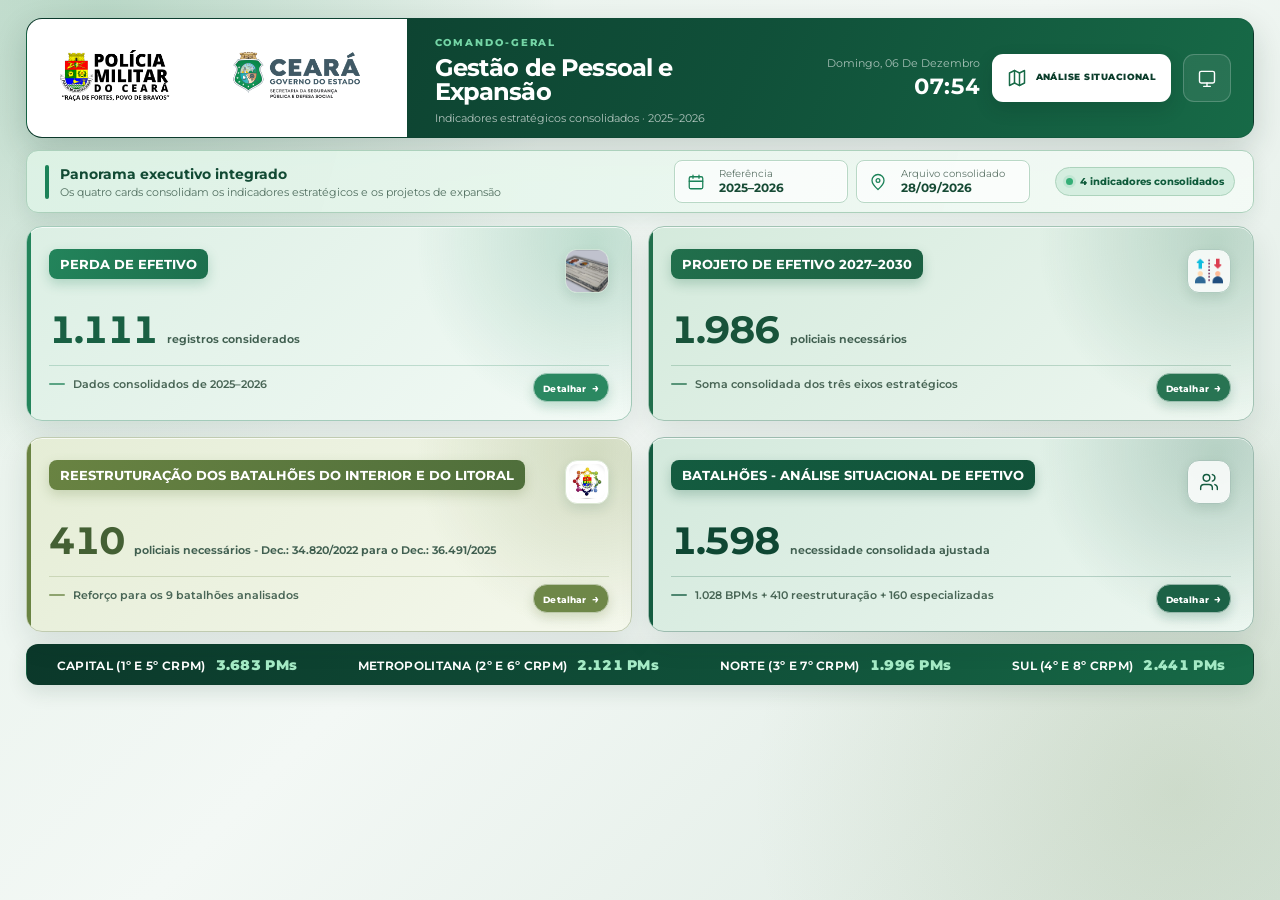
==== commit 1f189f11: "Acrescenta PMs aos totais do ticker regional" ====
--- a/index.html
+++ b/index.html
@@ -84,16 +84,16 @@
       <section class="dashboard-ticker" id="dashboardTicker" aria-label="Efetivo territorial por região" tabindex="0">
         <div class="dashboard-ticker-track">
           <div class="dashboard-ticker-group">
-            <span>CAPITAL (1º E 5º CRPM) <strong>3.683</strong></span>
-            <span>METROPOLITANA (2º E 6º CRPM) <strong>2.121</strong></span>
-            <span>NORTE (3º E 7º CRPM) <strong>1.996</strong></span>
-            <span>SUL (4º E 8º CRPM) <strong>2.441</strong></span>
+            <span>CAPITAL (1º E 5º CRPM) <strong>3.683 PMs</strong></span>
+            <span>METROPOLITANA (2º E 6º CRPM) <strong>2.121 PMs</strong></span>
+            <span>NORTE (3º E 7º CRPM) <strong>1.996 PMs</strong></span>
+            <span>SUL (4º E 8º CRPM) <strong>2.441 PMs</strong></span>
           </div>
           <div class="dashboard-ticker-group" aria-hidden="true">
-            <span>CAPITAL (1º E 5º CRPM) <strong>3.683</strong></span>
-            <span>METROPOLITANA (2º E 6º CRPM) <strong>2.121</strong></span>
-            <span>NORTE (3º E 7º CRPM) <strong>1.996</strong></span>
-            <span>SUL (4º E 8º CRPM) <strong>2.441</strong></span>
+            <span>CAPITAL (1º E 5º CRPM) <strong>3.683 PMs</strong></span>
+            <span>METROPOLITANA (2º E 6º CRPM) <strong>2.121 PMs</strong></span>
+            <span>NORTE (3º E 7º CRPM) <strong>1.996 PMs</strong></span>
+            <span>SUL (4º E 8º CRPM) <strong>2.441 PMs</strong></span>
           </div>
         </div>
       </section>
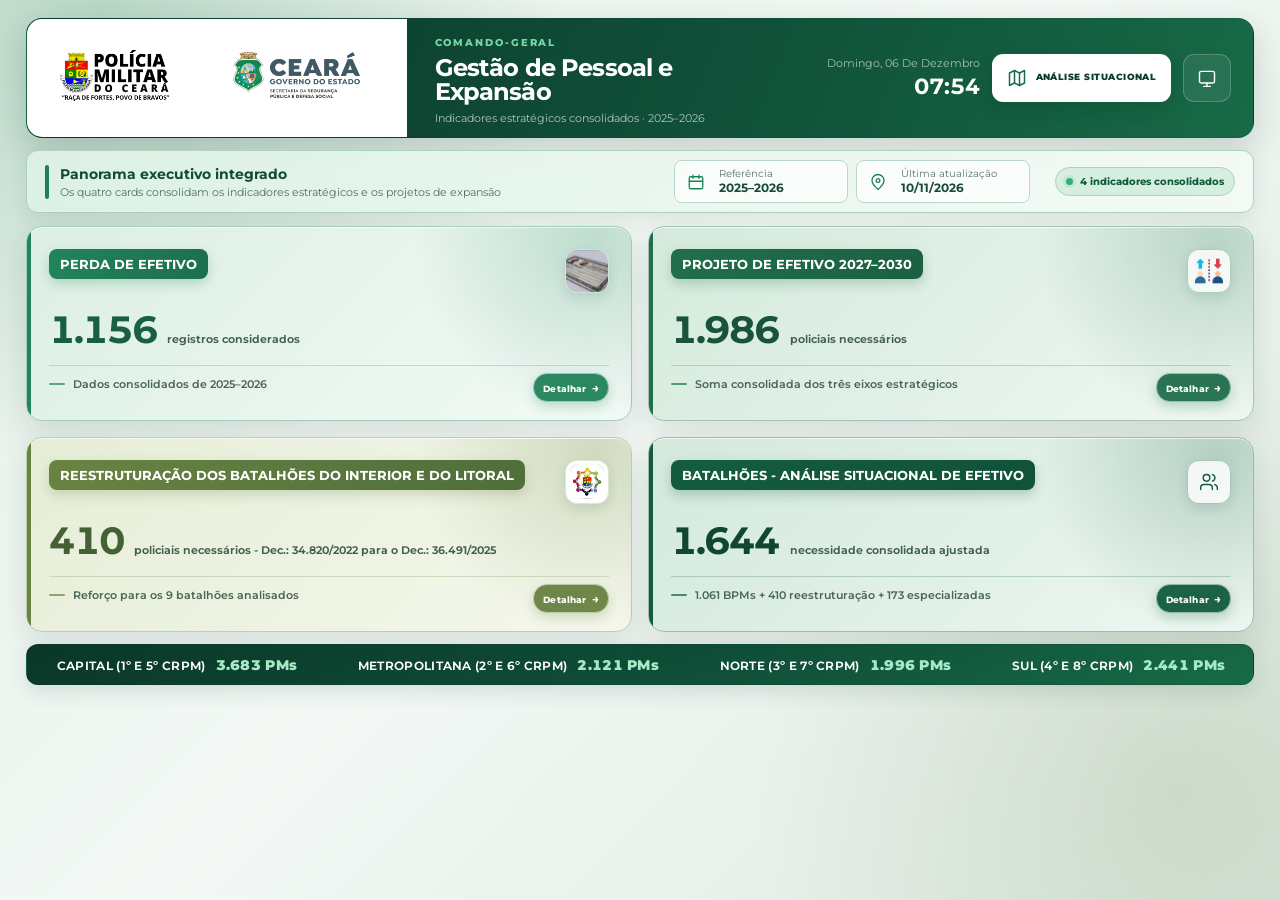
==== commit 98527e6b: "Atualiza exonerações e demissões até outubro de 2026 com conciliação por processo e impacto no efeti" ====
--- a/index.html
+++ b/index.html
@@ -9,7 +9,7 @@
     <link rel="preconnect" href="https://fonts.googleapis.com" />
     <link rel="preconnect" href="https://fonts.gstatic.com" crossorigin />
     <link href="https://fonts.googleapis.com/css2?family=Montserrat:wght@400;500;600;700;800;900&amp;display=swap" rel="stylesheet" />
-    <link rel="stylesheet" href="presentation.css" />
+    <link rel="stylesheet" href="presentation.css?v=regional-green-20261028" />
   </head>
   <body>
     <svg class="icon-library" aria-hidden="true">
@@ -50,15 +50,15 @@
         <div class="context-heading"><i></i><div><strong>Panorama executivo integrado</strong><span>Os quatro cards consolidam os indicadores estratégicos e os projetos de expansão</span></div></div>
         <div class="context-filters">
           <div class="context-item"><svg><use href="#icon-calendar"></use></svg><span>Referência</span><strong>2025–2026</strong></div>
-          <div class="context-item"><svg><use href="#icon-location"></use></svg><span>Arquivo consolidado</span><strong>28/09/2026</strong></div>
+          <div class="context-item"><svg><use href="#icon-location"></use></svg><span>Última atualização</span><strong>10/11/2026</strong></div>
         </div>
         <div class="online-status"><i></i><span>4 indicadores consolidados</span></div>
       </section>
 
       <section class="metrics" aria-label="Indicadores principais">
-        <article class="metric-card metric-card--green metric-card--interactive" data-detail="exits" tabindex="0" role="button" aria-haspopup="dialog" aria-controls="metricDetailModal" aria-label="Detalhar os 1.111 registros consolidados no estudo de perda de efetivo">
+        <article class="metric-card metric-card--green metric-card--interactive" data-detail="exits" tabindex="0" role="button" aria-haspopup="dialog" aria-controls="metricDetailModal" aria-label="Detalhar os 1.156 registros consolidados no estudo de perda de efetivo">
           <div class="metric-top"><span>PERDA DE EFETIVO</span><div class="metric-icon metric-icon--exits"><img src="assets/icone-saidas-efetivo.jpeg" alt="Carteira de identidade funcional da Polícia Militar do Ceará"></div></div>
-          <div class="metric-main"><strong>1.111</strong><small>registros considerados</small></div>
+          <div class="metric-main"><strong>1.156</strong><small>registros considerados</small></div>
           <div class="metric-foot"><i></i><span>Dados consolidados de 2025–2026</span></div>
           <span class="metric-detail-hint">Detalhar <b>→</b></span>
         </article>
@@ -74,10 +74,10 @@
           <div class="metric-foot"><i></i><span>Reforço para os 9 batalhões analisados</span></div>
           <span class="metric-detail-hint">Detalhar <b>→</b></span>
         </article>
-        <article class="metric-card metric-card--forest metric-card--interactive" data-detail="battalions" tabindex="0" role="button" aria-haspopup="dialog" aria-controls="metricDetailModal" aria-label="Detalhar a necessidade consolidada ajustada de 1.598 policiais nos 34 batalhões e nas unidades especializadas">
+        <article class="metric-card metric-card--forest metric-card--interactive" data-detail="battalions" tabindex="0" role="button" aria-haspopup="dialog" aria-controls="metricDetailModal" aria-label="Detalhar a necessidade consolidada ajustada de 1.644 policiais nos 34 batalhões e nas unidades especializadas">
           <div class="metric-top"><span>BATALHÕES - Análise situacional de Efetivo</span><div class="metric-icon"><svg><use href="#icon-users"></use></svg></div></div>
-          <div class="metric-main"><strong>1.598</strong><small>necessidade consolidada ajustada</small></div>
-          <div class="metric-foot"><i></i><span>1.028 BPMs + 410 reestruturação + 160 especializadas</span></div>
+          <div class="metric-main"><strong>1.644</strong><small>necessidade consolidada ajustada</small></div>
+          <div class="metric-foot"><i></i><span>1.061 BPMs + 410 reestruturação + 173 especializadas</span></div>
           <span class="metric-detail-hint">Detalhar <b>→</b></span>
         </article>
       </section>
@@ -111,6 +111,6 @@
       </section>
     </div>
     <div class="toast" id="toast" role="status" aria-live="polite"></div>
-    <script src="presentation.js"></script>
+    <script src="presentation.js?v=saidas-20261110"></script>
   </body>
 </html>
--- a/presentation.css
+++ b/presentation.css
@@ -283,6 +283,16 @@
 .detail-total-card small { color: #6f7c75; font-size: 11.5px; }
 .detail-total-card p { margin: 12px 0 0; color: #59675f; font-size: 11.5px; line-height: 1.5; }
 .detail-stat-grid { display: grid; grid-template-columns: repeat(3, minmax(0, 1fr)); gap: 10px; }
+.regional-need-summary { display: grid; grid-template-columns: repeat(4, minmax(0, 1fr)); gap: 14px; }
+.regional-need-card { display: flex; min-width: 0; min-height: 145px; align-items: center; justify-content: center; flex-direction: column; border-color: #176a47; color: #fff; text-align: center; background: linear-gradient(125deg, #0d3c2d, #176a47); box-shadow: 0 8px 20px rgba(10,50,35,.15); }
+.regional-need-card h3 { margin: 0; color: #fff; font-size: 13px; font-weight: 800; line-height: 1.5; }
+.regional-need-card h3 span { display: block; color: #d4eddf; font-size: 10px; }
+.regional-need-card div { justify-content: center; }
+.regional-need-card strong { color: #fff; font-size: 42px; }
+.regional-need-card small { color: #d4eddf; }
+.regional-need-card p { margin-top: 10px; color: #d4eddf; font-size: 10px; }
+@media (max-width: 900px) { .regional-need-summary { grid-template-columns: repeat(2, minmax(0, 1fr)); } }
+@media (max-width: 560px) { .regional-need-summary { grid-template-columns: 1fr; } }
 #metricDetailContent[data-detail="exits"] .detail-stat-grid { grid-template-columns: repeat(4, minmax(0, 1fr)); }
 #metricDetailContent[data-detail="pog"] .detail-stat-grid { grid-template-columns: repeat(2, minmax(0, 1fr)); }
 .detail-stat { display: flex; min-height: 94px; padding: 14px 15px; align-items: center; justify-content: center; flex-direction: column; border: 1px solid #dfe7e3; border-radius: 11px; text-align: center; background: #fff; }
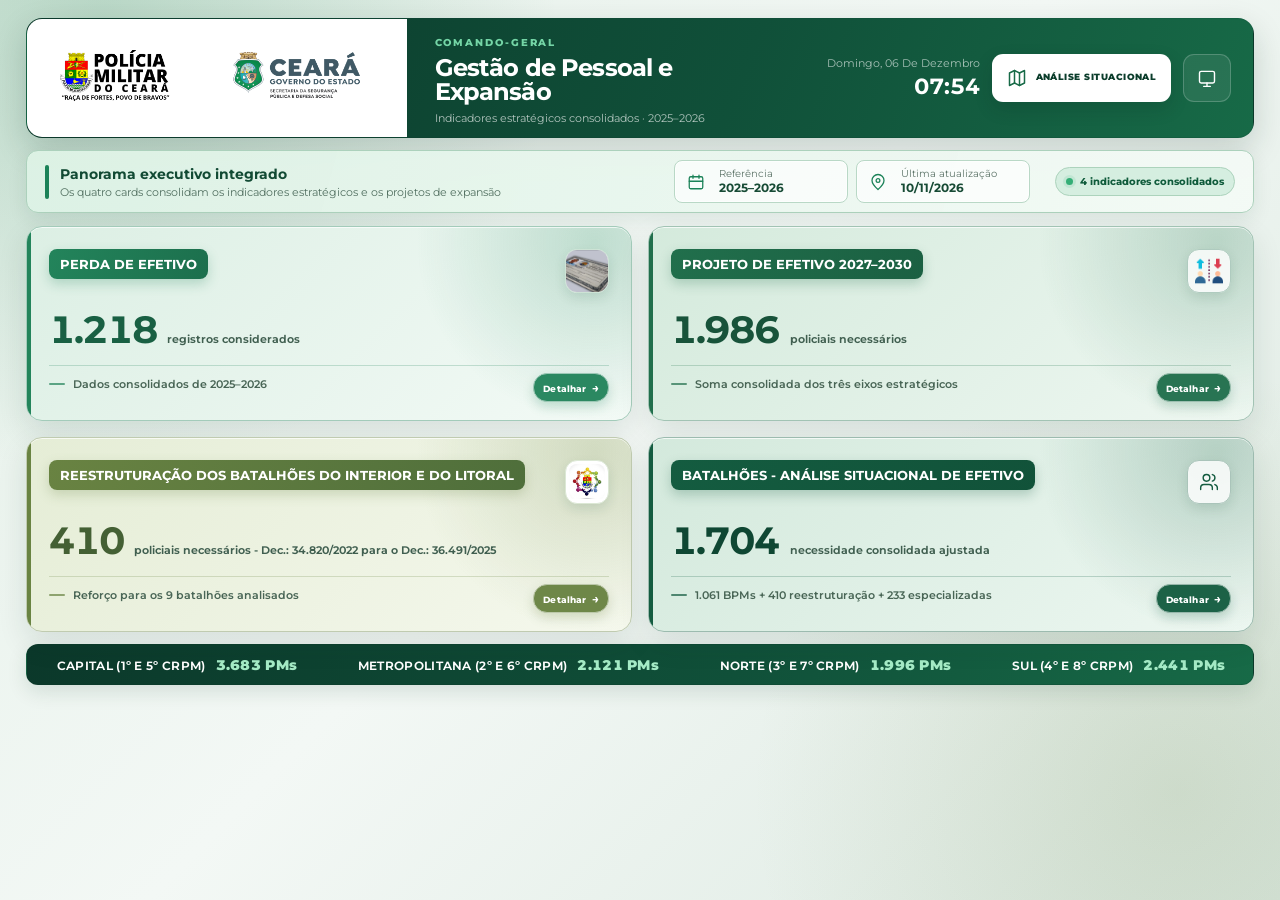
==== commit 3908824f: "Reinclui BPGEP nos pedidos, requeridas e necessidade de efetivo" ====
--- a/index.html
+++ b/index.html
@@ -56,9 +56,9 @@
       </section>
 
       <section class="metrics" aria-label="Indicadores principais">
-        <article class="metric-card metric-card--green metric-card--interactive" data-detail="exits" tabindex="0" role="button" aria-haspopup="dialog" aria-controls="metricDetailModal" aria-label="Detalhar os 1.156 registros consolidados no estudo de perda de efetivo">
+        <article class="metric-card metric-card--green metric-card--interactive" data-detail="exits" tabindex="0" role="button" aria-haspopup="dialog" aria-controls="metricDetailModal" aria-label="Detalhar os 1.218 registros consolidados no estudo de perda de efetivo">
           <div class="metric-top"><span>PERDA DE EFETIVO</span><div class="metric-icon metric-icon--exits"><img src="assets/icone-saidas-efetivo.jpeg" alt="Carteira de identidade funcional da Polícia Militar do Ceará"></div></div>
-          <div class="metric-main"><strong>1.156</strong><small>registros considerados</small></div>
+          <div class="metric-main"><strong>1.218</strong><small>registros considerados</small></div>
           <div class="metric-foot"><i></i><span>Dados consolidados de 2025–2026</span></div>
           <span class="metric-detail-hint">Detalhar <b>→</b></span>
         </article>
@@ -74,10 +74,10 @@
           <div class="metric-foot"><i></i><span>Reforço para os 9 batalhões analisados</span></div>
           <span class="metric-detail-hint">Detalhar <b>→</b></span>
         </article>
-        <article class="metric-card metric-card--forest metric-card--interactive" data-detail="battalions" tabindex="0" role="button" aria-haspopup="dialog" aria-controls="metricDetailModal" aria-label="Detalhar a necessidade consolidada ajustada de 1.644 policiais nos 34 batalhões e nas unidades especializadas">
+        <article class="metric-card metric-card--forest metric-card--interactive" data-detail="battalions" tabindex="0" role="button" aria-haspopup="dialog" aria-controls="metricDetailModal" aria-label="Detalhar a necessidade consolidada ajustada de 1.704 policiais nos 34 batalhões e nas unidades especializadas">
           <div class="metric-top"><span>BATALHÕES - Análise situacional de Efetivo</span><div class="metric-icon"><svg><use href="#icon-users"></use></svg></div></div>
-          <div class="metric-main"><strong>1.644</strong><small>necessidade consolidada ajustada</small></div>
-          <div class="metric-foot"><i></i><span>1.061 BPMs + 410 reestruturação + 173 especializadas</span></div>
+          <div class="metric-main"><strong>1.704</strong><small>necessidade consolidada ajustada</small></div>
+          <div class="metric-foot"><i></i><span>1.061 BPMs + 410 reestruturação + 233 especializadas</span></div>
           <span class="metric-detail-hint">Detalhar <b>→</b></span>
         </article>
       </section>
@@ -111,6 +111,6 @@
       </section>
     </div>
     <div class="toast" id="toast" role="status" aria-live="polite"></div>
-    <script src="presentation.js?v=saidas-20261110"></script>
+    <script src="presentation.js?v=bpgep-20261110"></script>
   </body>
 </html>
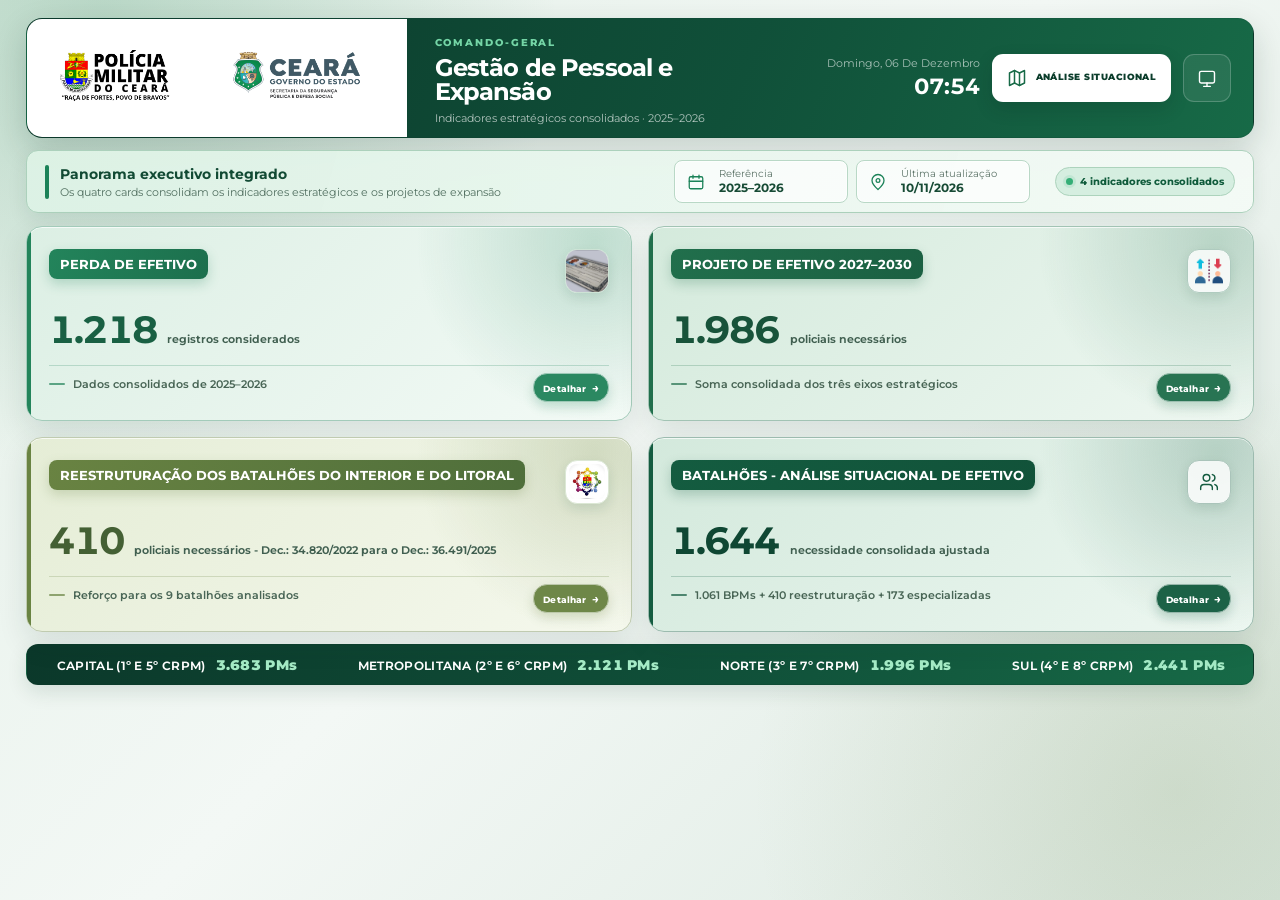
==== commit c769252b: "Atualiza BPGEP pela SAPM de 04/11/2026: efetivo 582 e saldo acumulado +77" ====
--- a/index.html
+++ b/index.html
@@ -74,10 +74,10 @@
           <div class="metric-foot"><i></i><span>Reforço para os 9 batalhões analisados</span></div>
           <span class="metric-detail-hint">Detalhar <b>→</b></span>
         </article>
-        <article class="metric-card metric-card--forest metric-card--interactive" data-detail="battalions" tabindex="0" role="button" aria-haspopup="dialog" aria-controls="metricDetailModal" aria-label="Detalhar a necessidade consolidada ajustada de 1.704 policiais nos 34 batalhões e nas unidades especializadas">
+        <article class="metric-card metric-card--forest metric-card--interactive" data-detail="battalions" tabindex="0" role="button" aria-haspopup="dialog" aria-controls="metricDetailModal" aria-label="Detalhar a necessidade consolidada ajustada de 1.644 policiais nos 34 batalhões e nas unidades especializadas">
           <div class="metric-top"><span>BATALHÕES - Análise situacional de Efetivo</span><div class="metric-icon"><svg><use href="#icon-users"></use></svg></div></div>
-          <div class="metric-main"><strong>1.704</strong><small>necessidade consolidada ajustada</small></div>
-          <div class="metric-foot"><i></i><span>1.061 BPMs + 410 reestruturação + 233 especializadas</span></div>
+          <div class="metric-main"><strong>1.644</strong><small>necessidade consolidada ajustada</small></div>
+          <div class="metric-foot"><i></i><span>1.061 BPMs + 410 reestruturação + 173 especializadas</span></div>
           <span class="metric-detail-hint">Detalhar <b>→</b></span>
         </article>
       </section>
@@ -111,6 +111,6 @@
       </section>
     </div>
     <div class="toast" id="toast" role="status" aria-live="polite"></div>
-    <script src="presentation.js?v=bpgep-20261110"></script>
+    <script src="presentation.js?v=bpgep-sapm-20261110"></script>
   </body>
 </html>
